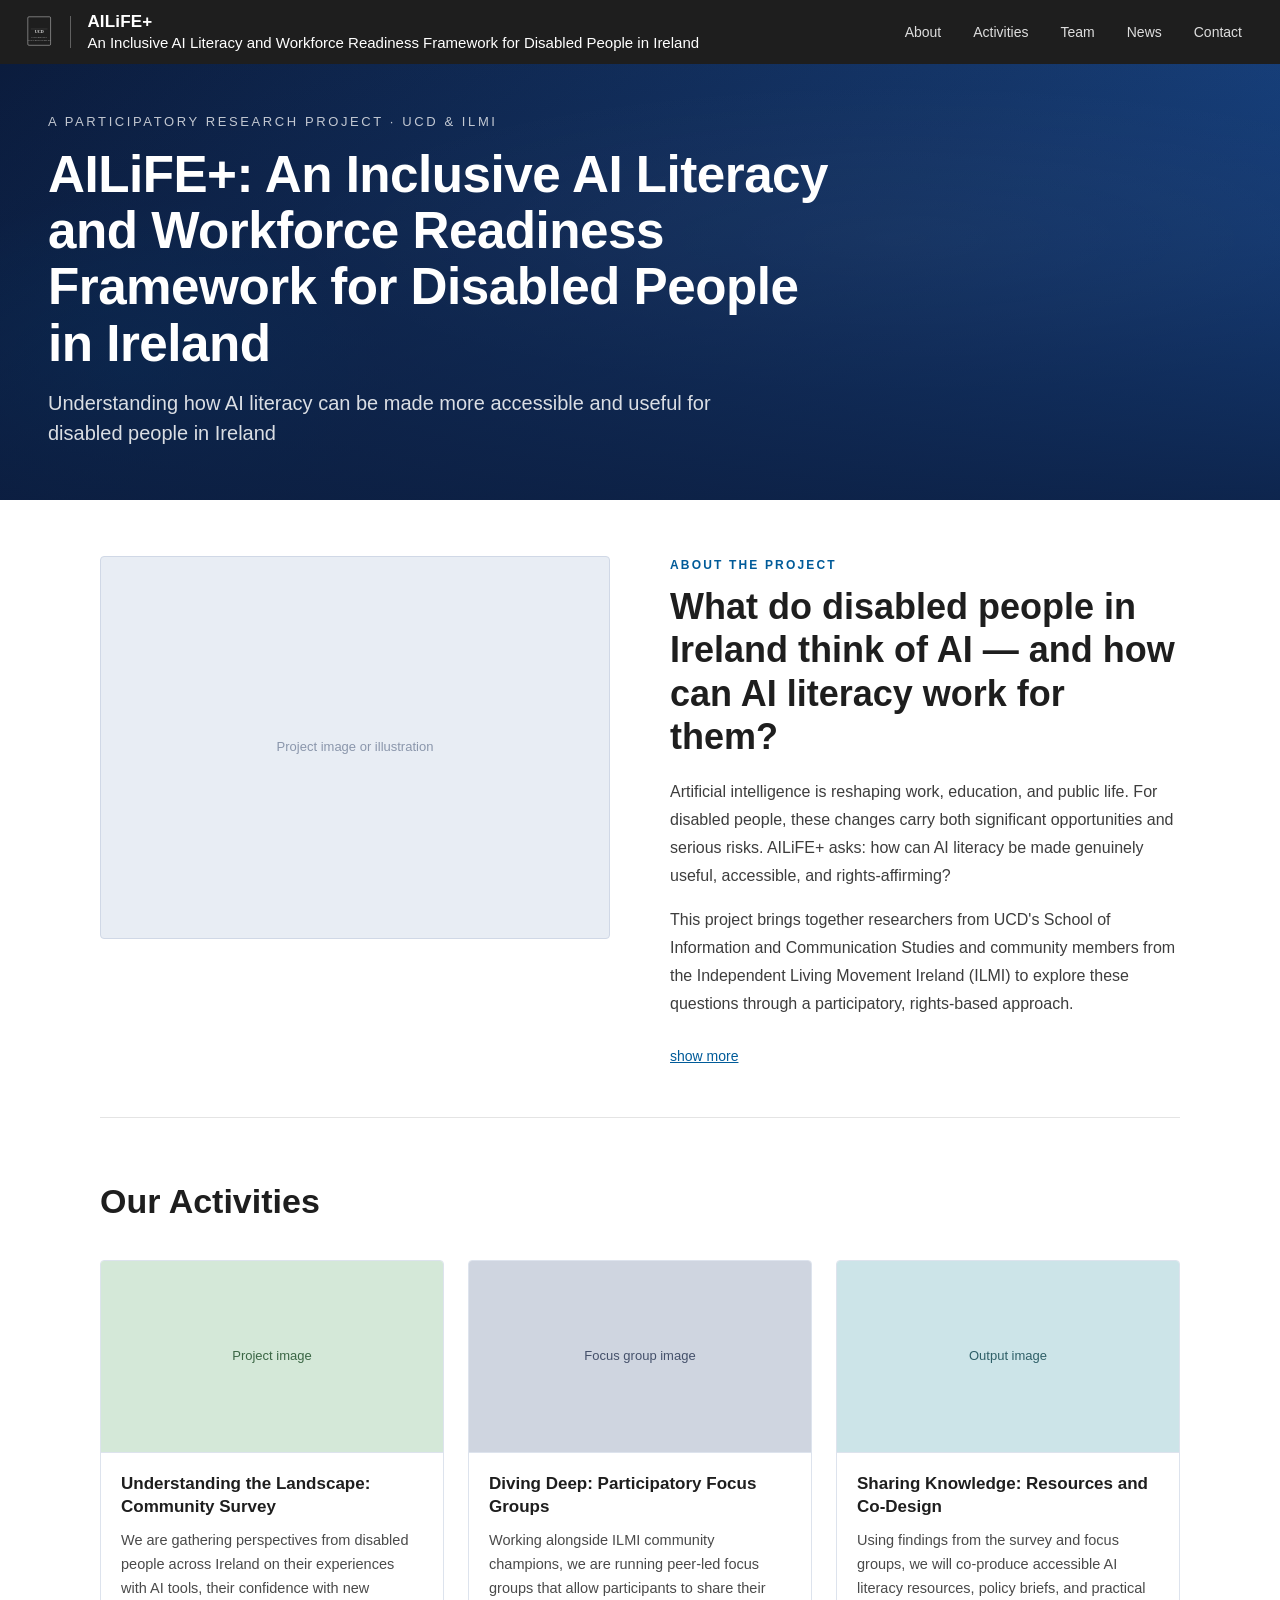
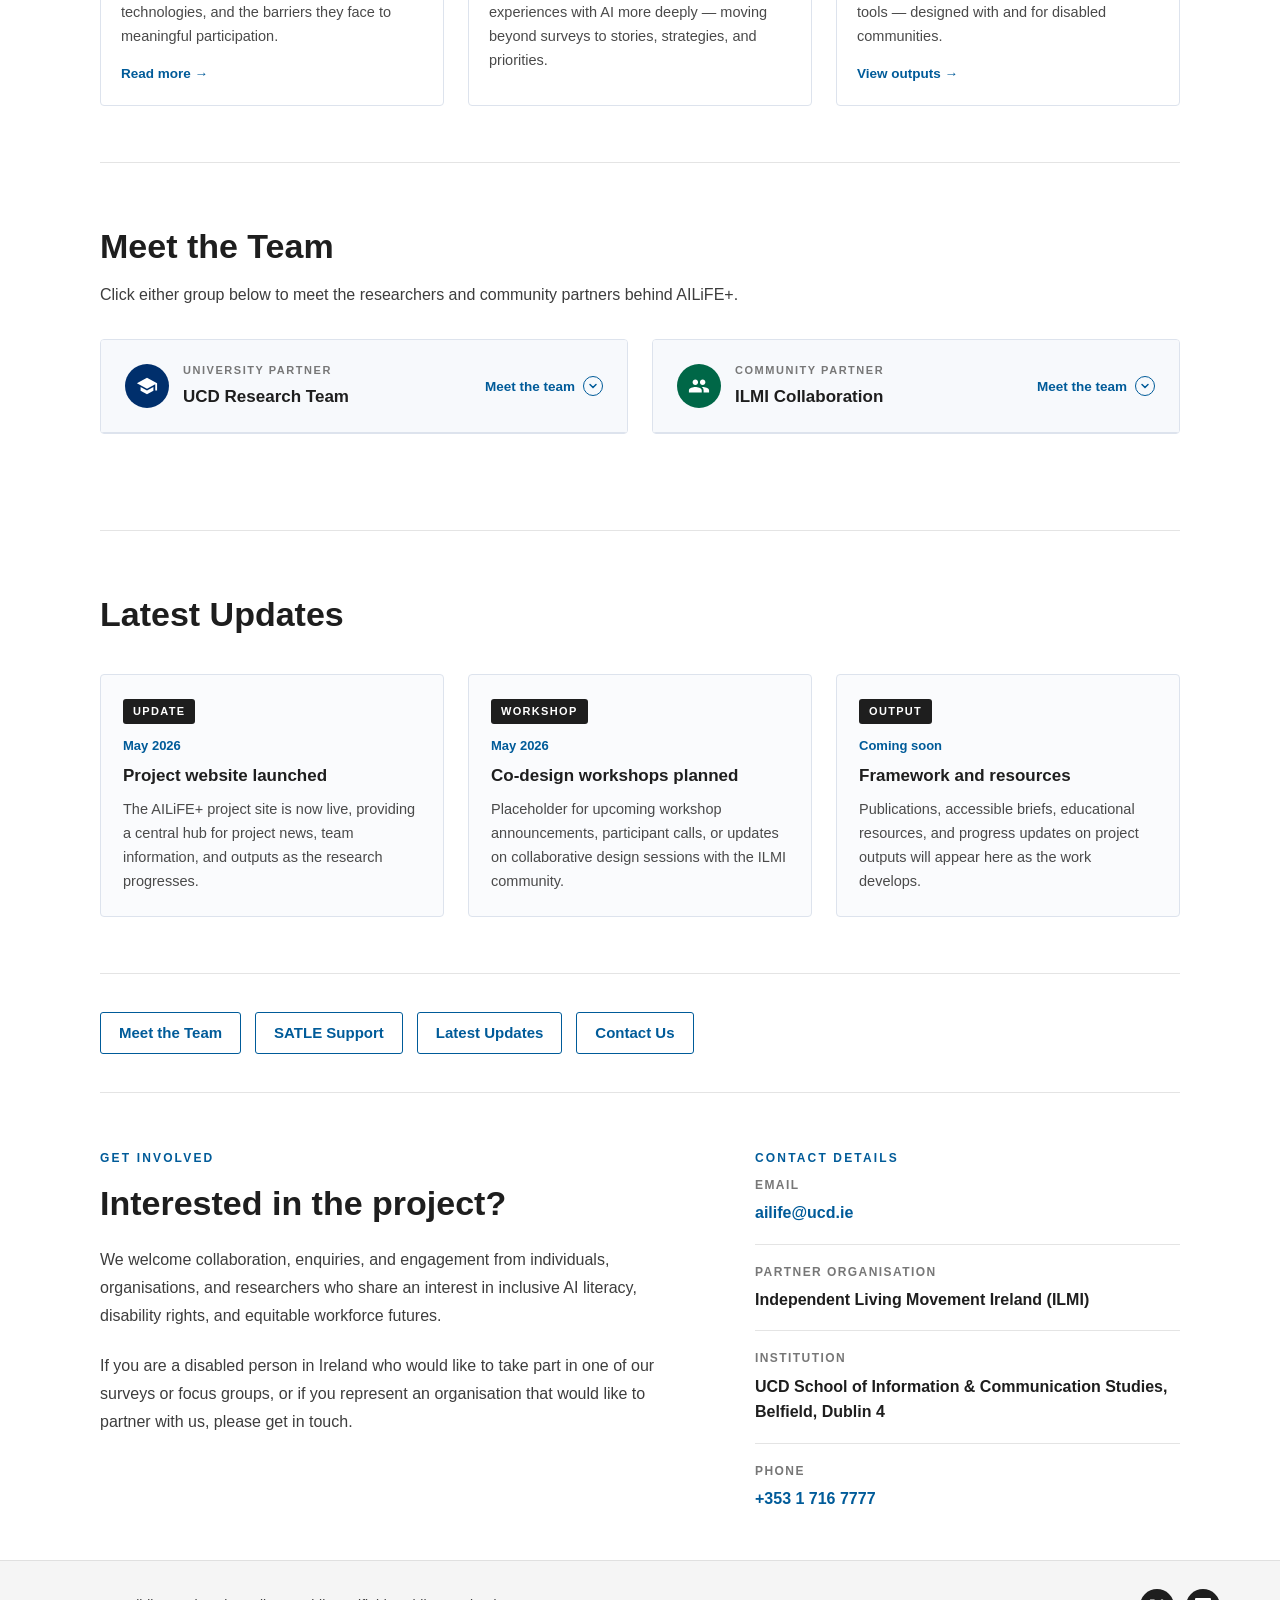
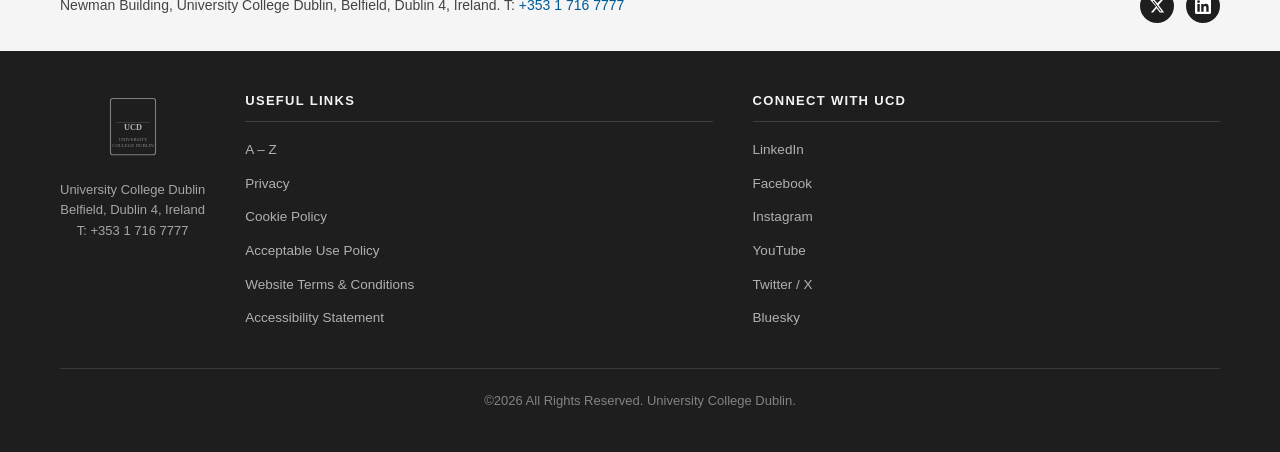
==== ailifeplus/index.html @ a08e6f2c "initial upload" ====
<!DOCTYPE html>
<html lang="en">
<head>
  <meta charset="UTF-8" />
  <meta name="viewport" content="width=device-width, initial-scale=1.0" />
  <title>AILiFE+: An Inclusive AI Literacy and Workforce Readiness Framework for Disabled People in Ireland</title>
  <style>
    *, *::before, *::after { box-sizing: border-box; margin: 0; padding: 0; }
    html { scroll-behavior: smooth; }

    body {
      font-family: Arial, Helvetica, sans-serif;
      font-size: 16px;
      line-height: 1.6;
      color: #1e1e1e;
      background: #fff;
    }

    a { color: #005b99; text-decoration: none; }
    a:hover { text-decoration: underline; }
    img { display: block; max-width: 100%; }

    /* ── TOP BAR ─────────────────────────────────────────── */
    .topbar {
      background: #1e1e1e;
      color: #fff;
      padding: 0 24px;
      display: flex;
      align-items: center;
      justify-content: space-between;
      height: 64px;
      position: sticky;
      top: 0;
      z-index: 100;
    }
    .topbar-left {
      display: flex;
      align-items: center;
      gap: 16px;
    }
    .ucd-crest {
      height: 38px;
      width: auto;
      flex-shrink: 0;
    }
    .topbar-divider {
      width: 1px;
      height: 32px;
      background: rgba(255,255,255,.3);
    }
    .site-name {
      font-size: 15px;
      color: #fff;
      font-weight: 400;
      line-height: 1.3;
    }
    .site-name strong {
      display: block;
      font-size: 17px;
      font-weight: 700;
      letter-spacing: .01em;
    }
    .topbar-nav {
      display: flex;
      gap: 4px;
      align-items: center;
    }
    .topbar-nav a {
      color: rgba(255,255,255,.85);
      font-size: 14px;
      padding: 8px 14px;
      border-radius: 4px;
      transition: background .15s;
      text-decoration: none;
    }
    .topbar-nav a:hover { background: rgba(255,255,255,.12); color: #fff; }

    /* ── HERO ─────────────────────────────────────────────── */
    .hero {
      position: relative;
      background: #0b1c3d;
      min-height: 380px;
      display: flex;
      align-items: flex-end;
      overflow: hidden;
    }
    .hero-img-placeholder {
      position: absolute;
      inset: 0;
      background: linear-gradient(135deg, #0b1c3d 0%, #163a70 60%, #1a4f99 100%);
    }
    /* Subtle texture overlay */
    .hero-img-placeholder::after {
      content: '';
      position: absolute;
      inset: 0;
      background-image:
        radial-gradient(ellipse 80% 60% at 70% 40%, rgba(255,255,255,.04) 0%, transparent 60%),
        radial-gradient(ellipse 40% 80% at 10% 70%, rgba(0,91,153,.2) 0%, transparent 50%);
    }
    .hero-overlay {
      position: absolute;
      inset: 0;
      background: linear-gradient(to top, rgba(11,28,61,.82) 0%, rgba(11,28,61,.35) 60%, rgba(11,28,61,.1) 100%);
    }
    .hero-content {
      position: relative;
      z-index: 2;
      padding: 48px 48px 52px;
      max-width: 900px;
    }
    .hero-eyebrow {
      font-size: 13px;
      letter-spacing: .2em;
      text-transform: uppercase;
      color: rgba(255,255,255,.75);
      margin-bottom: 14px;
      font-weight: 400;
    }
    .hero h1 {
      font-size: clamp(30px, 4vw, 52px);
      font-weight: 700;
      color: #fff;
      line-height: 1.1;
      margin-bottom: 16px;
      letter-spacing: -.01em;
    }
    .hero-sub {
      font-size: 20px;
      color: rgba(255,255,255,.85);
      font-weight: 400;
      max-width: 680px;
      line-height: 1.5;
    }

    /* ── BODY WRAP ───────────────────────────────────────── */
    .body-wrap {
      max-width: 1160px;
      margin: 0 auto;
      padding: 0 40px;
    }

    /* ── ABOUT ───────────────────────────────────────────── */
    .about-section {
      padding: 56px 0 48px;
      border-bottom: 1px solid #e4e4e4;
    }
    .about-grid {
      display: grid;
      grid-template-columns: 1fr 1fr;
      gap: 60px;
      align-items: start;
    }
    .about-img-placeholder {
      background: #e8edf4;
      border: 1px solid #d0d8e6;
      aspect-ratio: 4/3;
      border-radius: 4px;
      display: flex;
      align-items: center;
      justify-content: center;
      color: #8a96ab;
      font-size: 13px;
      text-align: center;
      padding: 20px;
    }
    .section-label {
      font-size: 12px;
      letter-spacing: .18em;
      text-transform: uppercase;
      color: #005b99;
      font-weight: 700;
      margin-bottom: 10px;
    }
    .about-section h2 {
      font-size: clamp(24px, 3vw, 36px);
      color: #1e1e1e;
      font-weight: 700;
      line-height: 1.2;
      margin-bottom: 20px;
    }
    .about-section p {
      font-size: 16px;
      color: #3d3d3d;
      line-height: 1.75;
      margin-bottom: 16px;
    }
    .about-section p:last-child { margin-bottom: 0; }

    .show-more-btn {
      display: inline-block;
      margin-top: 14px;
      font-size: 14px;
      color: #005b99;
      cursor: pointer;
      background: none;
      border: none;
      padding: 0;
      font-family: inherit;
      text-decoration: underline;
    }
    .extra-text { display: none; }
    .extra-text.open { display: block; }

    /* ── ACTIVITIES ──────────────────────────────────────── */
    .activities-section {
      padding: 56px 0;
      border-bottom: 1px solid #e4e4e4;
    }
    .activities-section > h2 {
      font-size: clamp(24px, 3vw, 34px);
      font-weight: 700;
      color: #1e1e1e;
      margin-bottom: 32px;
    }
    .activities-grid {
      display: grid;
      grid-template-columns: repeat(3, 1fr);
      gap: 24px;
    }
    .activity-card {
      border: 1px solid #dde3ed;
      border-radius: 4px;
      overflow: hidden;
      transition: box-shadow .2s;
      text-decoration: none;
      color: inherit;
      display: block;
    }
    .activity-card:hover {
      box-shadow: 0 4px 20px rgba(0,0,0,.12);
      text-decoration: none;
    }
    .activity-img {
      background: #d6dde8;
      aspect-ratio: 16/9;
      display: flex;
      align-items: center;
      justify-content: center;
      color: #7a8599;
      font-size: 13px;
      text-align: center;
      padding: 16px;
      border-bottom: 1px solid #dde3ed;
    }
    .activity-img.green { background: #d4e8d8; color: #3a6644; }
    .activity-img.slate { background: #cfd5e0; color: #44506a; }
    .activity-img.teal  { background: #cce4e8; color: #2e5f67; }
    .activity-body {
      padding: 20px;
    }
    .activity-body h3 {
      font-size: 17px;
      font-weight: 700;
      color: #1e1e1e;
      margin-bottom: 10px;
      line-height: 1.35;
    }
    .activity-body p {
      font-size: 14.5px;
      color: #4a4a4a;
      line-height: 1.65;
    }
    .activity-link {
      display: inline-block;
      margin-top: 14px;
      font-size: 13.5px;
      color: #005b99;
      font-weight: 600;
    }

    /* ── TEAM ────────────────────────────────────────────── */
    .team-section {
      padding: 56px 0;
      border-bottom: 1px solid #e4e4e4;
    }
    .team-section > h2 {
      font-size: clamp(24px, 3vw, 34px);
      font-weight: 700;
      color: #1e1e1e;
      margin-bottom: 8px;
    }
    .team-section > p {
      font-size: 16px;
      color: #3d3d3d;
      margin-bottom: 32px;
    }


    /* ── TEAM GROUPS ─────────────────────────────────────── */
    .team-groups {
      display: grid;
      grid-template-columns: 1fr 1fr;
      gap: 24px;
      margin-bottom: 40px;
    }
    .group-card {
      border: 1px solid #dde3ed;
      border-radius: 4px;
      overflow: hidden;
    }
    .group-header {
      display: flex;
      align-items: center;
      justify-content: space-between;
      padding: 22px 24px;
      cursor: pointer;
      background: #f7f9fc;
      border-bottom: 1px solid #dde3ed;
      user-select: none;
      transition: background .15s;
      gap: 16px;
    }
    .group-header:hover { background: #edf2fb; }
    .group-header-left { display: flex; align-items: center; gap: 14px; }
    .group-icon {
      width: 44px; height: 44px;
      border-radius: 50%;
      display: flex; align-items: center; justify-content: center;
      flex-shrink: 0;
    }
    .group-icon.ucd { background: #002f6c; }
    .group-icon.ilmi { background: #006747; }
    .group-icon svg { width: 22px; height: 22px; fill: #fff; }
    .group-title-block {}
    .group-org-label {
      font-size: 11px;
      letter-spacing: .14em;
      text-transform: uppercase;
      color: #777;
      font-weight: 700;
      margin-bottom: 3px;
    }
    .group-title {
      font-size: 17px;
      font-weight: 700;
      color: #1e1e1e;
    }
    .group-toggle {
      display: flex;
      align-items: center;
      gap: 8px;
      font-size: 13.5px;
      color: #005b99;
      font-weight: 600;
      white-space: nowrap;
      flex-shrink: 0;
    }
    .toggle-arrow {
      width: 20px; height: 20px;
      border: 1.5px solid #005b99;
      border-radius: 50%;
      display: flex; align-items: center; justify-content: center;
      transition: transform .25s, background .15s;
    }
    .toggle-arrow svg { width: 10px; height: 10px; fill: #005b99; transition: transform .25s; }
    .group-card.open .toggle-arrow { background: #005b99; }
    .group-card.open .toggle-arrow svg { fill: #fff; transform: rotate(180deg); }

    .group-members {
      display: none;
      padding: 24px;
      background: #fff;
    }
    .group-card.open .group-members { display: block; }

    .members-grid {
      display: grid;
      grid-template-columns: repeat(auto-fill, minmax(200px, 1fr));
      gap: 18px;
    }
    .member-card {
      border: 1px solid #e4eaf5;
      border-radius: 4px;
      overflow: hidden;
      transition: box-shadow .2s;
    }
    .member-card:hover { box-shadow: 0 3px 14px rgba(0,0,0,.1); }
    .member-photo {
      background: #dde3ee;
      aspect-ratio: 1;
      display: flex;
      align-items: center;
      justify-content: center;
    }
    .member-photo.ilmi-bg { background: #d2e8df; }
    .member-photo svg { width: 38px; height: 38px; fill: #9aa4b8; }
    .member-photo.ilmi-bg svg { fill: #4a8a6e; }
    .member-info {
      padding: 14px 16px;
      border-top: 1px solid #e4eaf5;
    }
    .member-role {
      font-size: 11px;
      letter-spacing: .1em;
      text-transform: uppercase;
      color: #005b99;
      font-weight: 700;
      margin-bottom: 4px;
    }
    .member-info.ilmi-theme .member-role { color: #006747; }
    .member-name {
      font-size: 15px;
      font-weight: 700;
      color: #1e1e1e;
      margin-bottom: 6px;
      line-height: 1.3;
    }
    .member-desc {
      font-size: 13px;
      color: #4a4a4a;
      line-height: 1.55;
    }
    .member-link {
      display: inline-block;
      margin-top: 8px;
      font-size: 12.5px;
      color: #005b99;
    }

    /* ── NEWS ────────────────────────────────────────────── */
    .news-section {
      padding: 56px 0;
      border-bottom: 1px solid #e4e4e4;
    }
    .news-section > h2 {
      font-size: clamp(24px, 3vw, 34px);
      font-weight: 700;
      color: #1e1e1e;
      margin-bottom: 32px;
    }
    .news-grid {
      display: grid;
      grid-template-columns: repeat(3, 1fr);
      gap: 24px;
    }
    .news-card {
      border: 1px solid #dde3ed;
      border-radius: 4px;
      padding: 22px;
      background: #fafbfd;
    }
    .news-tag {
      display: inline-block;
      font-size: 11px;
      letter-spacing: .12em;
      text-transform: uppercase;
      font-weight: 700;
      color: #fff;
      background: #1e1e1e;
      padding: 4px 10px;
      border-radius: 3px;
      margin-bottom: 12px;
    }
    .news-date {
      font-size: 13px;
      color: #005b99;
      font-weight: 600;
      margin-bottom: 8px;
    }
    .news-card h3 {
      font-size: 17px;
      font-weight: 700;
      color: #1e1e1e;
      margin-bottom: 10px;
      line-height: 1.35;
    }
    .news-card p {
      font-size: 14.5px;
      color: #4a4a4a;
      line-height: 1.65;
    }

    /* ── QUICK LINKS ─────────────────────────────────────── */
    .links-section {
      padding: 38px 0;
      border-bottom: 1px solid #e4e4e4;
      display: flex;
      align-items: center;
      flex-wrap: wrap;
      gap: 10px 0;
    }
    .links-section a {
      display: inline-flex;
      align-items: center;
      gap: 6px;
      font-size: 15px;
      color: #005b99;
      font-weight: 600;
      padding: 8px 18px;
      border: 1.5px solid #005b99;
      border-radius: 3px;
      margin-right: 14px;
      transition: background .15s, color .15s;
      text-decoration: none;
    }
    .links-section a:hover {
      background: #005b99;
      color: #fff;
      text-decoration: none;
    }

    /* ── GET INVOLVED ────────────────────────────────────── */
    .contact-section {
      padding: 56px 0 48px;
      display: grid;
      grid-template-columns: 1.4fr 1fr;
      gap: 60px;
      align-items: start;
    }
    .contact-section h2 {
      font-size: clamp(24px, 3vw, 34px);
      font-weight: 700;
      color: #1e1e1e;
      margin-bottom: 16px;
    }
    .contact-section p {
      font-size: 16px;
      color: #3d3d3d;
      line-height: 1.75;
      margin-bottom: 22px;
    }
    .contact-section .section-label { margin-bottom: 8px; }
    .contact-detail {
      margin-bottom: 18px;
      padding-bottom: 18px;
      border-bottom: 1px solid #e4e4e4;
    }
    .contact-detail:last-child { border-bottom: none; margin-bottom: 0; padding-bottom: 0; }
    .contact-detail-label {
      font-size: 12px;
      letter-spacing: .12em;
      text-transform: uppercase;
      color: #777;
      font-weight: 700;
      margin-bottom: 5px;
    }
    .contact-detail-value {
      font-size: 16px;
      color: #1e1e1e;
      font-weight: 600;
    }
    .contact-detail-value a { color: #005b99; }

    /* ── FOOTER ──────────────────────────────────────────── */
    .footer-contact {
      background: #f5f5f5;
      border-top: 1px solid #e0e0e0;
      padding: 28px 40px;
      max-width: 100%;
    }
    .footer-contact-inner {
      max-width: 1160px;
      margin: 0 auto;
      display: flex;
      align-items: center;
      justify-content: space-between;
      flex-wrap: wrap;
      gap: 16px;
    }
    .footer-contact p {
      font-size: 14px;
      color: #444;
    }
    .footer-social {
      display: flex;
      gap: 12px;
    }
    .footer-social a {
      width: 34px; height: 34px;
      background: #1e1e1e;
      border-radius: 50%;
      display: flex; align-items: center; justify-content: center;
    }
    .footer-social a svg { width: 16px; height: 16px; fill: #fff; }

    footer {
      background: #1e1e1e;
      color: rgba(255,255,255,.75);
      padding: 40px;
    }
    .footer-inner {
      max-width: 1160px;
      margin: 0 auto;
      display: grid;
      grid-template-columns: auto 1fr 1fr;
      gap: 40px;
      align-items: start;
    }
    .footer-brand {
      display: flex;
      flex-direction: column;
      align-items: center;
      gap: 14px;
    }
    .footer-crest {
      width: 60px;
      opacity: .85;
    }
    .footer-brand p {
      font-size: 13px;
      text-align: center;
      color: rgba(255,255,255,.6);
      line-height: 1.6;
    }
    .footer-col h5 {
      font-size: 13px;
      letter-spacing: .1em;
      text-transform: uppercase;
      color: rgba(255,255,255,.95);
      font-weight: 700;
      margin-bottom: 14px;
      padding-bottom: 10px;
      border-bottom: 1px solid rgba(255,255,255,.15);
    }
    .footer-col ul { list-style: none; }
    .footer-col ul li { margin-bottom: 8px; }
    .footer-col ul li a {
      font-size: 13.5px;
      color: rgba(255,255,255,.65);
      transition: color .15s;
      text-decoration: none;
    }
    .footer-col ul li a:hover { color: #fff; }
    .footer-bottom {
      max-width: 1160px;
      margin: 30px auto 0;
      padding-top: 22px;
      border-top: 1px solid rgba(255,255,255,.12);
      font-size: 13px;
      color: rgba(255,255,255,.45);
      text-align: center;
    }

    /* ── RESPONSIVE ──────────────────────────────────────── */
    @media (max-width: 900px) {
      .about-grid, .contact-section, .footer-inner { grid-template-columns: 1fr; gap: 32px; }
      .activities-grid, .team-grid, .news-grid { grid-template-columns: 1fr 1fr; }
      .body-wrap { padding: 0 24px; }
      .hero-content { padding: 36px 24px 40px; }
    }
    @media (max-width: 600px) {
      .activities-grid, .team-grid, .news-grid { grid-template-columns: 1fr; }
      .topbar-nav { display: none; }
      footer { padding: 32px 24px; }
      .footer-contact { padding: 24px; }
    }
  </style>
</head>
<body>

<!-- ══ TOP BAR ═══════════════════════════════════════════════ -->
<header class="topbar">
  <div class="topbar-left">
    <!-- UCD Crest (inline SVG approximation matching the T4 site) -->
    <svg class="ucd-crest" viewBox="0 0 80 100" fill="none" xmlns="http://www.w3.org/2000/svg" aria-label="University College Dublin">
      <rect x="10" y="10" width="60" height="75" rx="3" fill="none" stroke="rgba(255,255,255,.7)" stroke-width="1.5"/>
      <text x="40" y="52" text-anchor="middle" font-family="Georgia,serif" font-size="11" fill="rgba(255,255,255,.85)" font-weight="bold">UCD</text>
      <text x="40" y="66" text-anchor="middle" font-family="Georgia,serif" font-size="7" fill="rgba(255,255,255,.6)">UNIVERSITY</text>
      <text x="40" y="75" text-anchor="middle" font-family="Georgia,serif" font-size="7" fill="rgba(255,255,255,.6)">COLLEGE DUBLIN</text>
      <line x1="18" y1="42" x2="62" y2="42" stroke="rgba(255,255,255,.35)" stroke-width="0.8"/>
    </svg>
    <div class="topbar-divider"></div>
    <div class="site-name">
      <strong>AILiFE+</strong>
      An Inclusive AI Literacy and Workforce Readiness Framework for Disabled People in Ireland
    </div>
  </div>
  <nav class="topbar-nav" aria-label="Site navigation">
    <a href="#about">About</a>
    <a href="#activities">Activities</a>
    <a href="#team">Team</a>
    <a href="#news">News</a>
    <a href="#contact">Contact</a>
  </nav>
</header>

<!-- ══ HERO ══════════════════════════════════════════════════ -->
<div class="hero">
  <div class="hero-img-placeholder" aria-hidden="true"></div>
  <div class="hero-overlay" aria-hidden="true"></div>
  <div class="hero-content">
    <div class="hero-eyebrow">A participatory research project · UCD &amp; ILMI</div>
    <h1>AILiFE+: An Inclusive AI Literacy and Workforce Readiness Framework for Disabled People in Ireland</h1>
    <p class="hero-sub">Understanding how AI literacy can be made more accessible and useful for disabled people in Ireland</p>
  </div>
</div>

<!-- ══ BODY ═══════════════════════════════════════════════════ -->
<div class="body-wrap">

  <!-- ABOUT -->
  <section class="about-section" id="about">
    <div class="about-grid">
      <div class="about-img-placeholder" role="img" aria-label="Project image placeholder">
        Project image or illustration
      </div>
      <div>
        <div class="section-label">About the project</div>
        <h2>What do disabled people in Ireland think of AI — and how can AI literacy work for them?</h2>
        <p>
          Artificial intelligence is reshaping work, education, and public life. For disabled people,
          these changes carry both significant opportunities and serious risks. AILiFE+ asks: how can
          AI literacy be made genuinely useful, accessible, and rights-affirming?
        </p>
        <p>
          This project brings together researchers from UCD's School of Information and Communication
          Studies and community members from the Independent Living Movement Ireland (ILMI) to explore
          these questions through a participatory, rights-based approach.
        </p>
        <div class="extra-text" id="extraAbout">
          <p>
            By placing disabled people at the centre of the research — not as subjects, but as
            co-investigators and knowledge-holders — AILiFE+ aims to develop AI literacy frameworks
            and resources that reflect lived experience and promote workforce readiness on equitable terms.
          </p>
          <p>
            Our work spans surveys, focus groups, co-design workshops, and public outputs that are
            accessible, open, and community-led.
          </p>
        </div>
        <button class="show-more-btn" id="showMoreBtn" onclick="toggleMore()">show more</button>
      </div>
    </div>
  </section>

  <!-- ACTIVITIES -->
  <section class="activities-section" id="activities">
    <h2>Our Activities</h2>
    <div class="activities-grid">

      <a class="activity-card" href="#about">
        <div class="activity-img green">Project image</div>
        <div class="activity-body">
          <h3>Understanding the Landscape: Community Survey</h3>
          <p>We are gathering perspectives from disabled people across Ireland on their experiences
          with AI tools, their confidence with new technologies, and the barriers they face to
          meaningful participation.</p>
          <span class="activity-link">Read more →</span>
        </div>
      </a>

      <div class="activity-card" style="cursor:default">
        <div class="activity-img slate">Focus group image</div>
        <div class="activity-body">
          <h3>Diving Deep: Participatory Focus Groups</h3>
          <p>Working alongside ILMI community champions, we are running peer-led focus groups that
          allow participants to share their experiences with AI more deeply — moving beyond surveys
          to stories, strategies, and priorities.</p>
        </div>
      </div>

      <a class="activity-card" href="#activities">
        <div class="activity-img teal">Output image</div>
        <div class="activity-body">
          <h3>Sharing Knowledge: Resources and Co-Design</h3>
          <p>Using findings from the survey and focus groups, we will co-produce accessible
          AI literacy resources, policy briefs, and practical tools — designed with and for
          disabled communities.</p>
          <span class="activity-link">View outputs →</span>
        </div>
      </a>

    </div>
  </section>

  <!-- TEAM -->
  <section class="team-section" id="team">
    <h2>Meet the Team</h2>
    <p>Click either group below to meet the researchers and community partners behind AILiFE+.</p>

    <div class="team-groups">

      <!-- UCD GROUP -->
      <div class="group-card" id="grpUCD">
        <div class="group-header" onclick="toggleGroup('grpUCD')" aria-expanded="false" aria-controls="membersUCD">
          <div class="group-header-left">
            <div class="group-icon ucd" aria-hidden="true">
              <svg viewBox="0 0 24 24" xmlns="http://www.w3.org/2000/svg"><path d="M12 3L1 9l11 6 9-4.91V17h2V9L12 3zM5 13.18v4L12 21l7-3.82v-4L12 17l-7-3.82z"/></svg>
            </div>
            <div class="group-title-block">
              <div class="group-org-label">University partner</div>
              <div class="group-title">UCD Research Team</div>
            </div>
          </div>
          <div class="group-toggle">
            Meet the team
            <div class="toggle-arrow">
              <svg viewBox="0 0 10 10" xmlns="http://www.w3.org/2000/svg"><path d="M2 3.5L5 6.5L8 3.5" stroke="currentColor" stroke-width="1.5" fill="none" stroke-linecap="round"/></svg>
            </div>
          </div>
        </div>
        <div class="group-members" id="membersUCD" role="region" aria-label="UCD team members">
          <div class="members-grid">

            <div class="member-card">
              <div class="member-photo">
                <svg viewBox="0 0 24 24" xmlns="http://www.w3.org/2000/svg" aria-hidden="true"><path d="M12 12c2.7 0 4.8-2.1 4.8-4.8S14.7 2.4 12 2.4 7.2 4.5 7.2 7.2 9.3 12 12 12zm0 2.4c-3.2 0-9.6 1.6-9.6 4.8v2.4h19.2v-2.4c0-3.2-6.4-4.8-9.6-4.8z"/></svg>
              </div>
              <div class="member-info">
                <div class="member-role">Principal Investigator</div>
                <div class="member-name">Dr. [Name]</div>
                <p class="member-desc">Project lead. Research in information literacy, digital inclusion, and AI ethics at UCD School of Information &amp; Communication Studies.</p>
                <a class="member-link" href="https://people.ucd.ie" target="_blank" rel="noopener">UCD profile →</a>
              </div>
            </div>

            <div class="member-card">
              <div class="member-photo">
                <svg viewBox="0 0 24 24" xmlns="http://www.w3.org/2000/svg" aria-hidden="true"><path d="M12 12c2.7 0 4.8-2.1 4.8-4.8S14.7 2.4 12 2.4 7.2 4.5 7.2 7.2 9.3 12 12 12zm0 2.4c-3.2 0-9.6 1.6-9.6 4.8v2.4h19.2v-2.4c0-3.2-6.4-4.8-9.6-4.8z"/></svg>
              </div>
              <div class="member-info">
                <div class="member-role">Co-Investigator</div>
                <div class="member-name">Dr. [Name]</div>
                <p class="member-desc">Research expertise in disability studies, participatory methods, and technology access at UCD.</p>
                <a class="member-link" href="https://people.ucd.ie" target="_blank" rel="noopener">UCD profile →</a>
              </div>
            </div>

            <div class="member-card">
              <div class="member-photo">
                <svg viewBox="0 0 24 24" xmlns="http://www.w3.org/2000/svg" aria-hidden="true"><path d="M12 12c2.7 0 4.8-2.1 4.8-4.8S14.7 2.4 12 2.4 7.2 4.5 7.2 7.2 9.3 12 12 12zm0 2.4c-3.2 0-9.6 1.6-9.6 4.8v2.4h19.2v-2.4c0-3.2-6.4-4.8-9.6-4.8z"/></svg>
              </div>
              <div class="member-info">
                <div class="member-role">Research Assistant</div>
                <div class="member-name">[Name]</div>
                <p class="member-desc">Fieldwork, interviews, and qualitative analysis. Supports workshop delivery and stakeholder engagement across the project.</p>
              </div>
            </div>

            <div class="member-card">
              <div class="member-photo">
                <svg viewBox="0 0 24 24" xmlns="http://www.w3.org/2000/svg" aria-hidden="true"><path d="M12 12c2.7 0 4.8-2.1 4.8-4.8S14.7 2.4 12 2.4 7.2 4.5 7.2 7.2 9.3 12 12 12zm0 2.4c-3.2 0-9.6 1.6-9.6 4.8v2.4h19.2v-2.4c0-3.2-6.4-4.8-9.6-4.8z"/></svg>
              </div>
              <div class="member-info">
                <div class="member-role">Research Assistant</div>
                <div class="member-name">[Name]</div>
                <p class="member-desc">Focuses on co-design methodology, accessible communications, and production of project outputs and resources.</p>
              </div>
            </div>

            <div class="member-card">
              <div class="member-photo">
                <svg viewBox="0 0 24 24" xmlns="http://www.w3.org/2000/svg" aria-hidden="true"><path d="M12 12c2.7 0 4.8-2.1 4.8-4.8S14.7 2.4 12 2.4 7.2 4.5 7.2 7.2 9.3 12 12 12zm0 2.4c-3.2 0-9.6 1.6-9.6 4.8v2.4h19.2v-2.4c0-3.2-6.4-4.8-9.6-4.8z"/></svg>
              </div>
              <div class="member-info">
                <div class="member-role">PhD Researcher</div>
                <div class="member-name">[Name]</div>
                <p class="member-desc">Doctoral research on AI literacy and workforce inclusion, contributing to survey design and data analysis across AILiFE+.</p>
              </div>
            </div>

          </div>
        </div>
      </div>

      <!-- ILMI GROUP -->
      <div class="group-card" id="grpILMI">
        <div class="group-header" onclick="toggleGroup('grpILMI')" aria-expanded="false" aria-controls="membersILMI">
          <div class="group-header-left">
            <div class="group-icon ilmi" aria-hidden="true">
              <svg viewBox="0 0 24 24" xmlns="http://www.w3.org/2000/svg"><path d="M16 11c1.66 0 2.99-1.34 2.99-3S17.66 5 16 5c-1.66 0-3 1.34-3 3s1.34 3 3 3zm-8 0c1.66 0 2.99-1.34 2.99-3S9.66 5 8 5C6.34 5 5 6.34 5 8s1.34 3 3 3zm0 2c-2.33 0-7 1.17-7 3.5V19h14v-2.5c0-2.33-4.67-3.5-7-3.5zm8 0c-.29 0-.62.02-.97.05 1.16.84 1.97 1.97 1.97 3.45V19h6v-2.5c0-2.33-4.67-3.5-7-3.5z"/></svg>
            </div>
            <div class="group-title-block">
              <div class="group-org-label">Community partner</div>
              <div class="group-title">ILMI Collaboration</div>
            </div>
          </div>
          <div class="group-toggle">
            Meet the team
            <div class="toggle-arrow">
              <svg viewBox="0 0 10 10" xmlns="http://www.w3.org/2000/svg"><path d="M2 3.5L5 6.5L8 3.5" stroke="currentColor" stroke-width="1.5" fill="none" stroke-linecap="round"/></svg>
            </div>
          </div>
        </div>
        <div class="group-members" id="membersILMI" role="region" aria-label="ILMI team members">
          <div class="members-grid">

            <div class="member-card">
              <div class="member-photo ilmi-bg">
                <svg viewBox="0 0 24 24" xmlns="http://www.w3.org/2000/svg" aria-hidden="true"><path d="M12 12c2.7 0 4.8-2.1 4.8-4.8S14.7 2.4 12 2.4 7.2 4.5 7.2 7.2 9.3 12 12 12zm0 2.4c-3.2 0-9.6 1.6-9.6 4.8v2.4h19.2v-2.4c0-3.2-6.4-4.8-9.6-4.8z"/></svg>
              </div>
              <div class="member-info ilmi-theme">
                <div class="member-role">ILMI Lead</div>
                <div class="member-name">[Name]</div>
                <p class="member-desc">Leads ILMI's involvement in the project, coordinating community outreach, co-production activities, and participant engagement.</p>
                <a class="member-link" href="https://ilmi.ie" target="_blank" rel="noopener" style="color:#006747">ILMI website →</a>
              </div>
            </div>

            <div class="member-card">
              <div class="member-photo ilmi-bg">
                <svg viewBox="0 0 24 24" xmlns="http://www.w3.org/2000/svg" aria-hidden="true"><path d="M12 12c2.7 0 4.8-2.1 4.8-4.8S14.7 2.4 12 2.4 7.2 4.5 7.2 7.2 9.3 12 12 12zm0 2.4c-3.2 0-9.6 1.6-9.6 4.8v2.4h19.2v-2.4c0-3.2-6.4-4.8-9.6-4.8z"/></svg>
              </div>
              <div class="member-info ilmi-theme">
                <div class="member-role">Community Champion</div>
                <div class="member-name">[Name]</div>
                <p class="member-desc">Brings lived experience of disability and AI to focus group facilitation and the co-design of accessible literacy resources.</p>
                <a class="member-link" href="https://ilmi.ie" target="_blank" rel="noopener" style="color:#006747">ILMI website →</a>
              </div>
            </div>

          </div>
        </div>
      </div>

    </div><!-- /team-groups -->
  </section>

  <!-- NEWS -->
  <section class="news-section" id="news">
    <h2>Latest Updates</h2>
    <div class="news-grid">

      <article class="news-card">
        <div class="news-tag">Update</div>
        <div class="news-date">May 2026</div>
        <h3>Project website launched</h3>
        <p>The AILiFE+ project site is now live, providing a central hub for project news, team information, and outputs as the research progresses.</p>
      </article>

      <article class="news-card">
        <div class="news-tag">Workshop</div>
        <div class="news-date">May 2026</div>
        <h3>Co-design workshops planned</h3>
        <p>Placeholder for upcoming workshop announcements, participant calls, or updates on collaborative design sessions with the ILMI community.</p>
      </article>

      <article class="news-card">
        <div class="news-tag">Output</div>
        <div class="news-date">Coming soon</div>
        <h3>Framework and resources</h3>
        <p>Publications, accessible briefs, educational resources, and progress updates on project outputs will appear here as the work develops.</p>
      </article>

    </div>
  </section>

  <!-- QUICK LINKS -->
  <div class="links-section">
    <a href="#team">Meet the Team</a>
    <a href="https://www.ucd.ie/teaching/awardsgrantsfellowships/satlefunding/" target="_blank" rel="noopener">SATLE Support</a>
    <a href="#news">Latest Updates</a>
    <a href="#contact">Contact Us</a>
  </div>

  <!-- GET INVOLVED / CONTACT -->
  <div class="contact-section" id="contact">
    <div>
      <div class="section-label">Get involved</div>
      <h2>Interested in the project?</h2>
      <p>
        We welcome collaboration, enquiries, and engagement from individuals, organisations,
        and researchers who share an interest in inclusive AI literacy, disability rights,
        and equitable workforce futures.
      </p>
      <p>
        If you are a disabled person in Ireland who would like to take part in one of our
        surveys or focus groups, or if you represent an organisation that would like to
        partner with us, please get in touch.
      </p>
    </div>
    <div>
      <div class="section-label">Contact details</div>
      <div class="contact-detail">
        <div class="contact-detail-label">Email</div>
        <div class="contact-detail-value"><a href="mailto:ailife@ucd.ie">ailife@ucd.ie</a></div>
      </div>
      <div class="contact-detail">
        <div class="contact-detail-label">Partner organisation</div>
        <div class="contact-detail-value">Independent Living Movement Ireland (ILMI)</div>
      </div>
      <div class="contact-detail">
        <div class="contact-detail-label">Institution</div>
        <div class="contact-detail-value">UCD School of Information &amp; Communication Studies, Belfield, Dublin 4</div>
      </div>
      <div class="contact-detail">
        <div class="contact-detail-label">Phone</div>
        <div class="contact-detail-value"><a href="tel:+35317167777">+353 1 716 7777</a></div>
      </div>
    </div>
  </div>

</div><!-- /body-wrap -->

<!-- ══ FOOTER CONTACT BAR ═════════════════════════════════════ -->
<div class="footer-contact">
  <div class="footer-contact-inner">
    <p>Newman Building, University College Dublin, Belfield, Dublin 4, Ireland. T: <a href="tel:+35317167777">+353 1 716 7777</a></p>
    <div class="footer-social" aria-label="Social media links">
      <!-- Twitter/X -->
      <a href="https://twitter.com/ucddublin" target="_blank" rel="noopener" aria-label="Twitter">
        <svg viewBox="0 0 24 24" xmlns="http://www.w3.org/2000/svg"><path d="M18.244 2.25h3.308l-7.227 8.26 8.502 11.24H16.17l-4.714-6.231-5.401 6.231H2.746l7.73-8.835L1.254 2.25H8.08l4.259 5.632L18.244 2.25zM17.083 19.77h1.833L7.084 4.126H5.117L17.083 19.77z"/></svg>
      </a>
      <!-- LinkedIn -->
      <a href="https://linkedin.com/school/university-college-dublin/" target="_blank" rel="noopener" aria-label="LinkedIn">
        <svg viewBox="0 0 24 24" xmlns="http://www.w3.org/2000/svg"><path d="M20.447 20.452h-3.554v-5.569c0-1.328-.027-3.037-1.852-3.037-1.853 0-2.136 1.445-2.136 2.939v5.667H9.351V9h3.414v1.561h.046c.477-.9 1.637-1.85 3.37-1.85 3.601 0 4.267 2.37 4.267 5.455v6.286zM5.337 7.433a2.062 2.062 0 01-2.063-2.065 2.064 2.064 0 112.063 2.065zm1.782 13.019H3.555V9h3.564v11.452zM22.225 0H1.771C.792 0 0 .774 0 1.729v20.542C0 23.227.792 24 1.771 24h20.451C23.2 24 24 23.227 24 22.271V1.729C24 .774 23.2 0 22.222 0h.003z"/></svg>
      </a>
    </div>
  </div>
</div>

<!-- ══ FOOTER ═════════════════════════════════════════════════ -->
<footer>
  <div class="footer-inner">
    <div class="footer-brand">
      <!-- UCD Crest footer -->
      <svg class="footer-crest" viewBox="0 0 80 100" fill="none" xmlns="http://www.w3.org/2000/svg" aria-label="UCD Crest">
        <rect x="10" y="10" width="60" height="75" rx="3" fill="none" stroke="rgba(255,255,255,.5)" stroke-width="1.5"/>
        <text x="40" y="52" text-anchor="middle" font-family="Georgia,serif" font-size="11" fill="rgba(255,255,255,.8)" font-weight="bold">UCD</text>
        <text x="40" y="66" text-anchor="middle" font-family="Georgia,serif" font-size="6.5" fill="rgba(255,255,255,.55)">UNIVERSITY</text>
        <text x="40" y="75" text-anchor="middle" font-family="Georgia,serif" font-size="6.5" fill="rgba(255,255,255,.55)">COLLEGE DUBLIN</text>
        <line x1="18" y1="42" x2="62" y2="42" stroke="rgba(255,255,255,.25)" stroke-width="0.8"/>
      </svg>
      <p>University College Dublin<br>Belfield, Dublin 4, Ireland<br>T: +353 1 716 7777</p>
    </div>

    <div class="footer-col">
      <h5>Useful Links</h5>
      <ul>
        <li><a href="https://www.ucd.ie/a-z/">A – Z</a></li>
        <li><a href="https://www.ucd.ie/privacy/">Privacy</a></li>
        <li><a href="https://www.ucd.ie/cookie-policy/">Cookie Policy</a></li>
        <li><a href="https://www.ucd.ie/acceptableusepolicy/">Acceptable Use Policy</a></li>
        <li><a href="https://www.ucd.ie/website-terms-conditions/">Website Terms &amp; Conditions</a></li>
        <li><a href="https://www.ucd.ie/accessibility/">Accessibility Statement</a></li>
      </ul>
    </div>

    <div class="footer-col">
      <h5>Connect with UCD</h5>
      <ul>
        <li><a href="https://linkedin.com/school/university-college-dublin/" target="_blank" rel="noopener">LinkedIn</a></li>
        <li><a href="https://www.facebook.com/universitycollegedublin" target="_blank" rel="noopener">Facebook</a></li>
        <li><a href="https://instagram.com/universitycollegedublin" target="_blank" rel="noopener">Instagram</a></li>
        <li><a href="https://www.youtube.com/user/myucd" target="_blank" rel="noopener">YouTube</a></li>
        <li><a href="https://twitter.com/ucddublin" target="_blank" rel="noopener">Twitter / X</a></li>
        <li><a href="https://bsky.app/profile/ucddublin.bsky.social" target="_blank" rel="noopener">Bluesky</a></li>
      </ul>
    </div>
  </div>
  <div class="footer-bottom">©2026 All Rights Reserved. University College Dublin.</div>
</footer>

<script>
  function toggleMore() {
    const extra = document.getElementById('extraAbout');
    const btn = document.getElementById('showMoreBtn');
    const open = extra.classList.toggle('open');
    btn.textContent = open ? 'show less' : 'show more';
  }

  function toggleGroup(id) {
    const card = document.getElementById(id);
    const isOpen = card.classList.toggle('open');
    const header = card.querySelector('.group-header');
    header.setAttribute('aria-expanded', isOpen);
    if (isOpen) {
      const members = card.querySelector('.group-members');
      members.scrollIntoView({ behavior: 'smooth', block: 'nearest' });
    }
  }
</script>

</body>
</html>
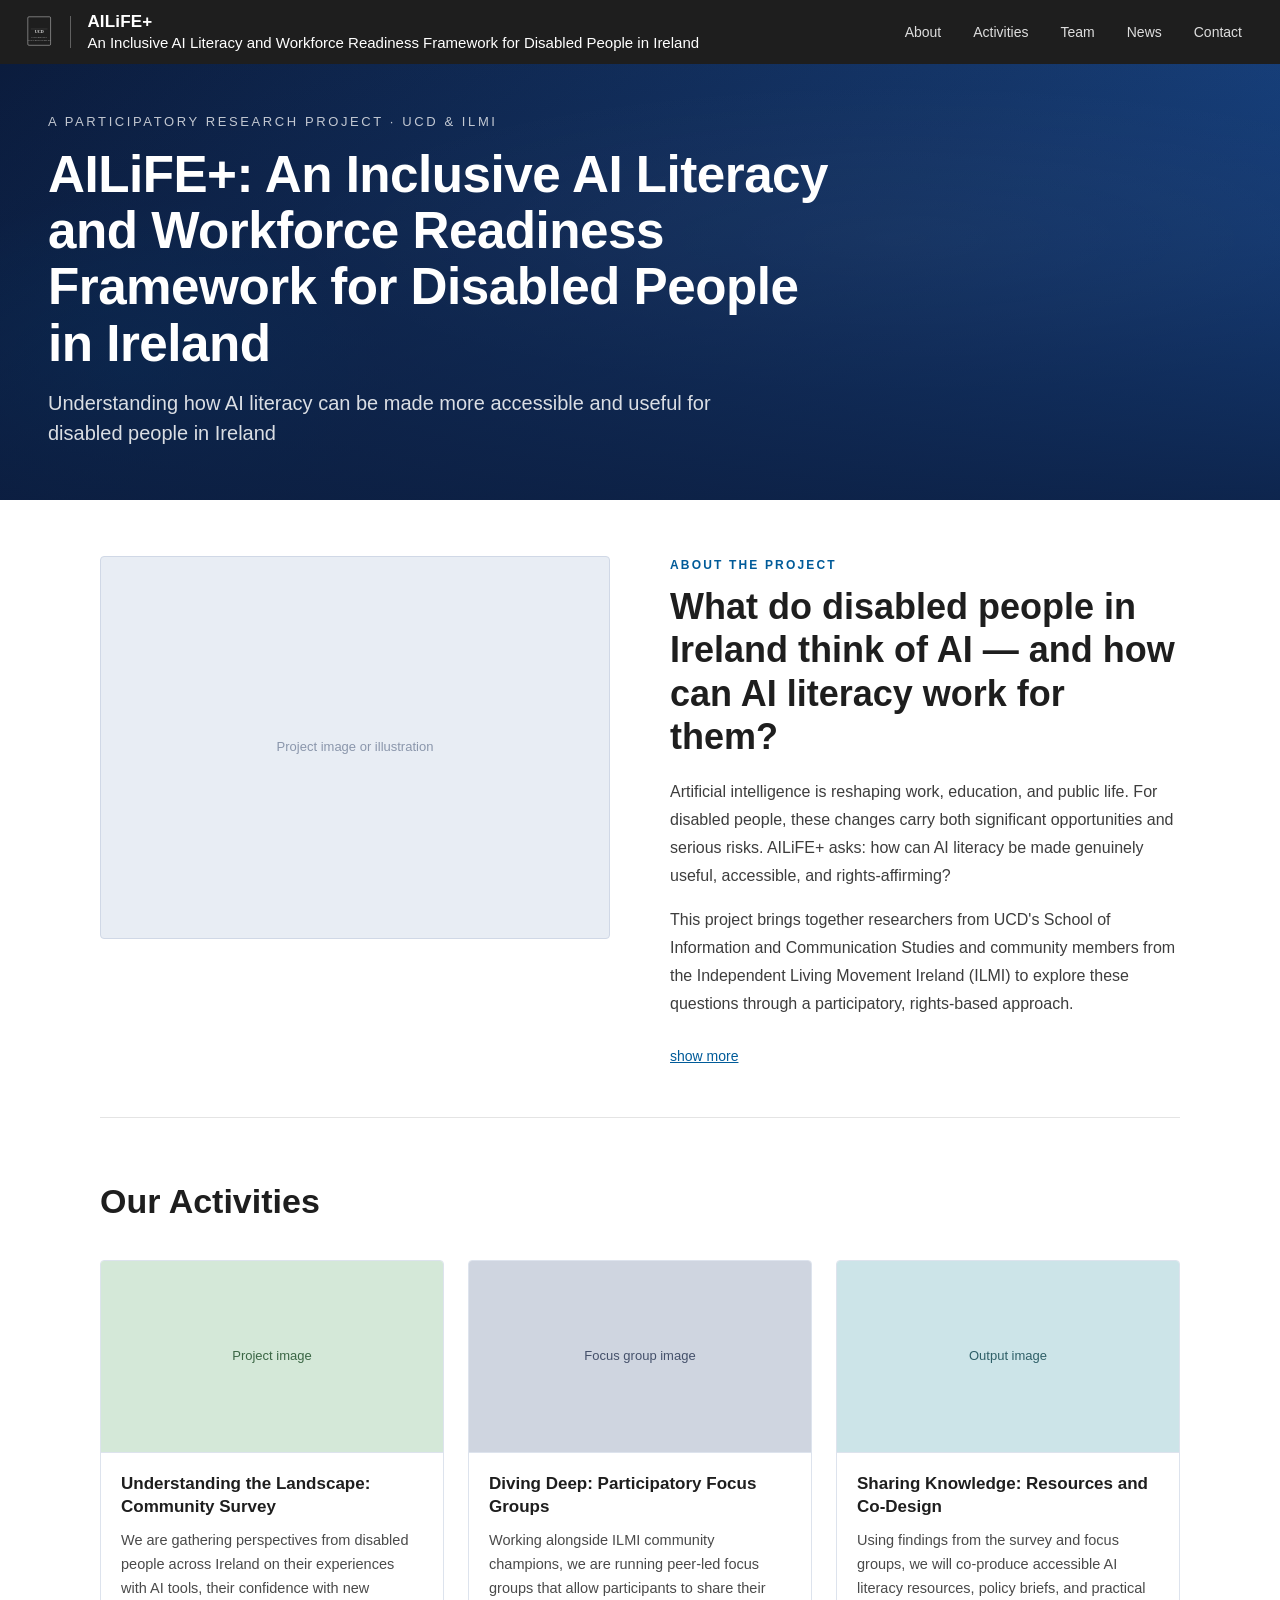
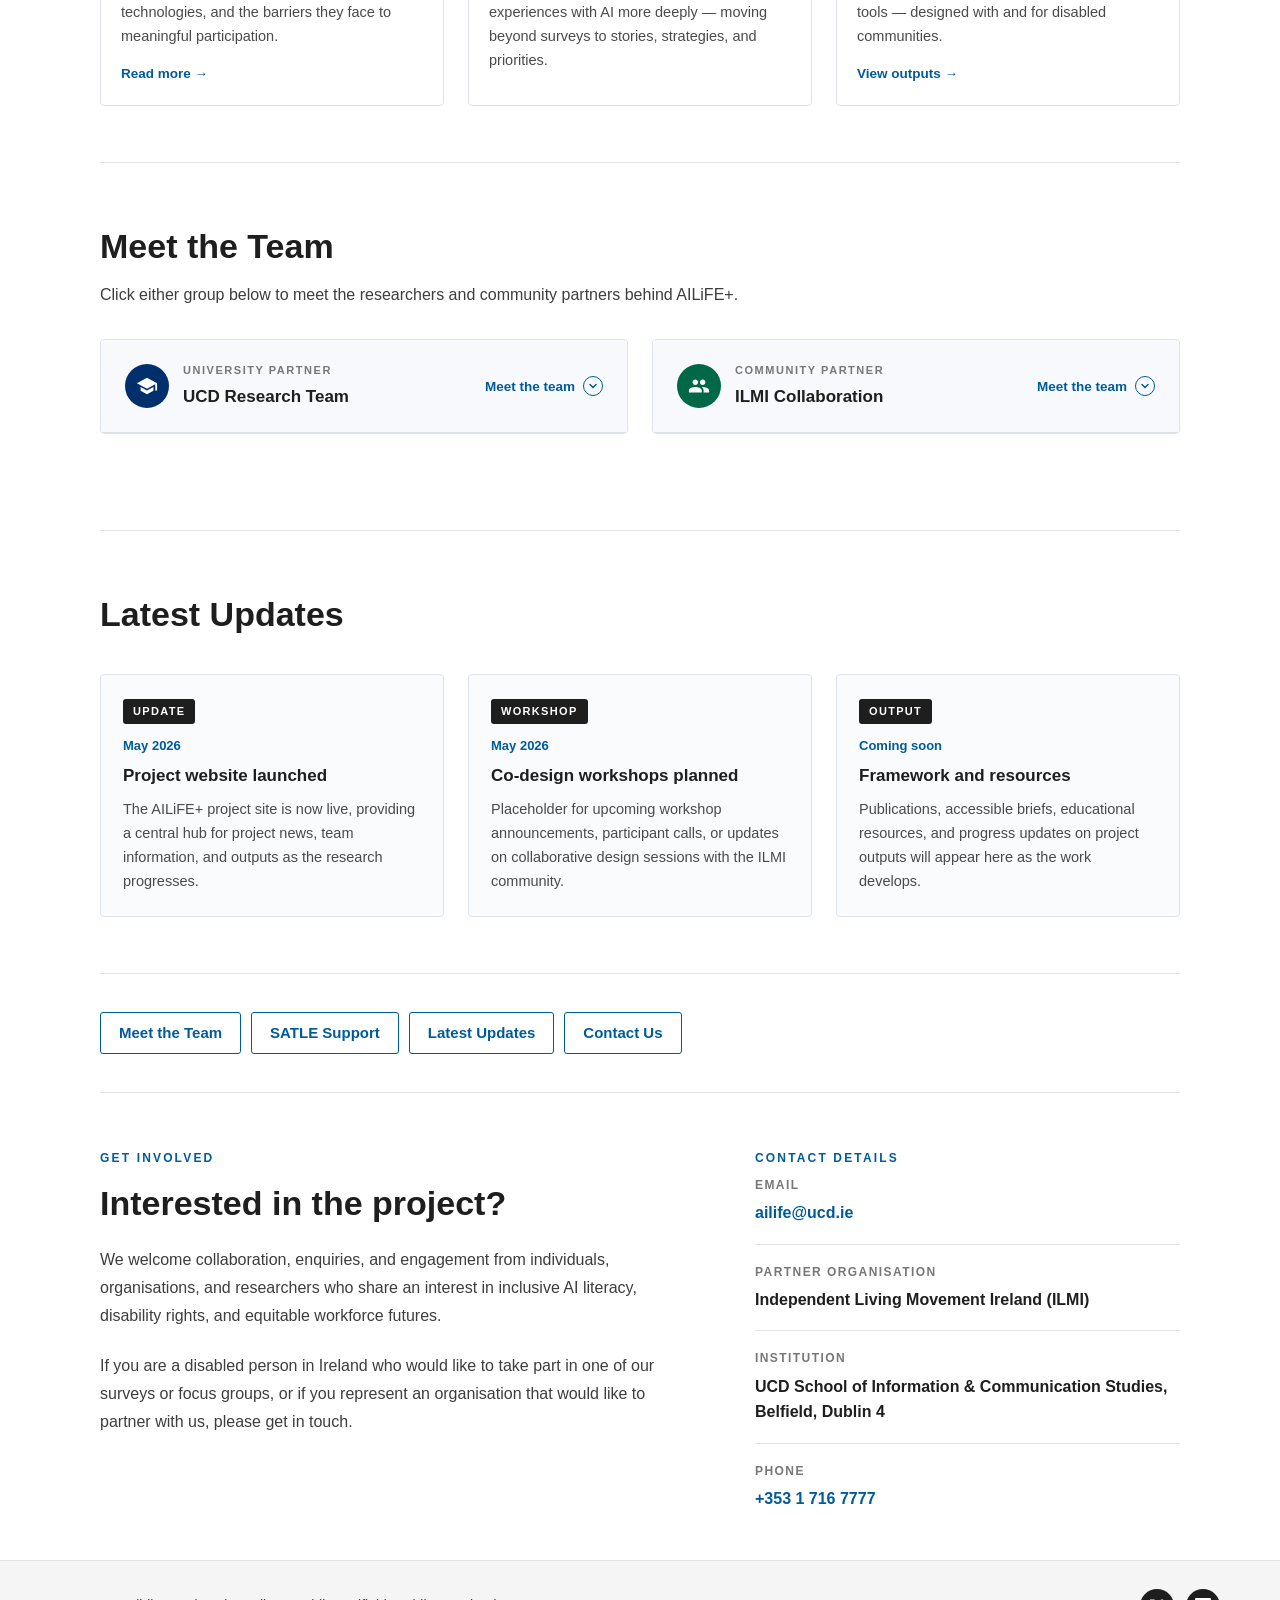
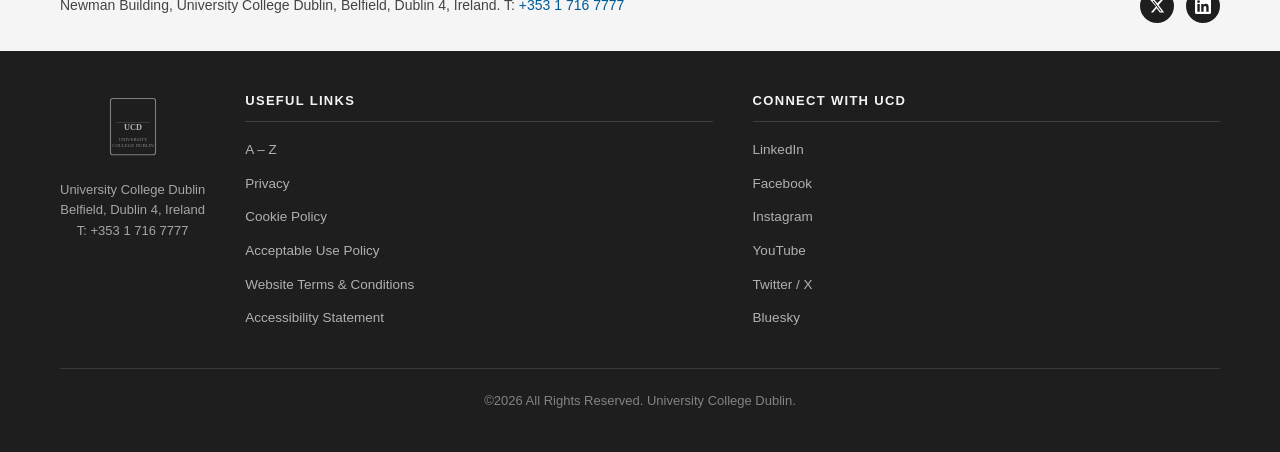
==== commit ea1632e1: "updated html and css files" ====
--- a/ailifeplus/index.html
+++ b/ailifeplus/index.html
@@ -4,648 +4,7 @@
   <meta charset="UTF-8" />
   <meta name="viewport" content="width=device-width, initial-scale=1.0" />
   <title>AILiFE+: An Inclusive AI Literacy and Workforce Readiness Framework for Disabled People in Ireland</title>
-  <style>
-    *, *::before, *::after { box-sizing: border-box; margin: 0; padding: 0; }
-    html { scroll-behavior: smooth; }
-
-    body {
-      font-family: Arial, Helvetica, sans-serif;
-      font-size: 16px;
-      line-height: 1.6;
-      color: #1e1e1e;
-      background: #fff;
-    }
-
-    a { color: #005b99; text-decoration: none; }
-    a:hover { text-decoration: underline; }
-    img { display: block; max-width: 100%; }
-
-    /* ── TOP BAR ─────────────────────────────────────────── */
-    .topbar {
-      background: #1e1e1e;
-      color: #fff;
-      padding: 0 24px;
-      display: flex;
-      align-items: center;
-      justify-content: space-between;
-      height: 64px;
-      position: sticky;
-      top: 0;
-      z-index: 100;
-    }
-    .topbar-left {
-      display: flex;
-      align-items: center;
-      gap: 16px;
-    }
-    .ucd-crest {
-      height: 38px;
-      width: auto;
-      flex-shrink: 0;
-    }
-    .topbar-divider {
-      width: 1px;
-      height: 32px;
-      background: rgba(255,255,255,.3);
-    }
-    .site-name {
-      font-size: 15px;
-      color: #fff;
-      font-weight: 400;
-      line-height: 1.3;
-    }
-    .site-name strong {
-      display: block;
-      font-size: 17px;
-      font-weight: 700;
-      letter-spacing: .01em;
-    }
-    .topbar-nav {
-      display: flex;
-      gap: 4px;
-      align-items: center;
-    }
-    .topbar-nav a {
-      color: rgba(255,255,255,.85);
-      font-size: 14px;
-      padding: 8px 14px;
-      border-radius: 4px;
-      transition: background .15s;
-      text-decoration: none;
-    }
-    .topbar-nav a:hover { background: rgba(255,255,255,.12); color: #fff; }
-
-    /* ── HERO ─────────────────────────────────────────────── */
-    .hero {
-      position: relative;
-      background: #0b1c3d;
-      min-height: 380px;
-      display: flex;
-      align-items: flex-end;
-      overflow: hidden;
-    }
-    .hero-img-placeholder {
-      position: absolute;
-      inset: 0;
-      background: linear-gradient(135deg, #0b1c3d 0%, #163a70 60%, #1a4f99 100%);
-    }
-    /* Subtle texture overlay */
-    .hero-img-placeholder::after {
-      content: '';
-      position: absolute;
-      inset: 0;
-      background-image:
-        radial-gradient(ellipse 80% 60% at 70% 40%, rgba(255,255,255,.04) 0%, transparent 60%),
-        radial-gradient(ellipse 40% 80% at 10% 70%, rgba(0,91,153,.2) 0%, transparent 50%);
-    }
-    .hero-overlay {
-      position: absolute;
-      inset: 0;
-      background: linear-gradient(to top, rgba(11,28,61,.82) 0%, rgba(11,28,61,.35) 60%, rgba(11,28,61,.1) 100%);
-    }
-    .hero-content {
-      position: relative;
-      z-index: 2;
-      padding: 48px 48px 52px;
-      max-width: 900px;
-    }
-    .hero-eyebrow {
-      font-size: 13px;
-      letter-spacing: .2em;
-      text-transform: uppercase;
-      color: rgba(255,255,255,.75);
-      margin-bottom: 14px;
-      font-weight: 400;
-    }
-    .hero h1 {
-      font-size: clamp(30px, 4vw, 52px);
-      font-weight: 700;
-      color: #fff;
-      line-height: 1.1;
-      margin-bottom: 16px;
-      letter-spacing: -.01em;
-    }
-    .hero-sub {
-      font-size: 20px;
-      color: rgba(255,255,255,.85);
-      font-weight: 400;
-      max-width: 680px;
-      line-height: 1.5;
-    }
-
-    /* ── BODY WRAP ───────────────────────────────────────── */
-    .body-wrap {
-      max-width: 1160px;
-      margin: 0 auto;
-      padding: 0 40px;
-    }
-
-    /* ── ABOUT ───────────────────────────────────────────── */
-    .about-section {
-      padding: 56px 0 48px;
-      border-bottom: 1px solid #e4e4e4;
-    }
-    .about-grid {
-      display: grid;
-      grid-template-columns: 1fr 1fr;
-      gap: 60px;
-      align-items: start;
-    }
-    .about-img-placeholder {
-      background: #e8edf4;
-      border: 1px solid #d0d8e6;
-      aspect-ratio: 4/3;
-      border-radius: 4px;
-      display: flex;
-      align-items: center;
-      justify-content: center;
-      color: #8a96ab;
-      font-size: 13px;
-      text-align: center;
-      padding: 20px;
-    }
-    .section-label {
-      font-size: 12px;
-      letter-spacing: .18em;
-      text-transform: uppercase;
-      color: #005b99;
-      font-weight: 700;
-      margin-bottom: 10px;
-    }
-    .about-section h2 {
-      font-size: clamp(24px, 3vw, 36px);
-      color: #1e1e1e;
-      font-weight: 700;
-      line-height: 1.2;
-      margin-bottom: 20px;
-    }
-    .about-section p {
-      font-size: 16px;
-      color: #3d3d3d;
-      line-height: 1.75;
-      margin-bottom: 16px;
-    }
-    .about-section p:last-child { margin-bottom: 0; }
-
-    .show-more-btn {
-      display: inline-block;
-      margin-top: 14px;
-      font-size: 14px;
-      color: #005b99;
-      cursor: pointer;
-      background: none;
-      border: none;
-      padding: 0;
-      font-family: inherit;
-      text-decoration: underline;
-    }
-    .extra-text { display: none; }
-    .extra-text.open { display: block; }
-
-    /* ── ACTIVITIES ──────────────────────────────────────── */
-    .activities-section {
-      padding: 56px 0;
-      border-bottom: 1px solid #e4e4e4;
-    }
-    .activities-section > h2 {
-      font-size: clamp(24px, 3vw, 34px);
-      font-weight: 700;
-      color: #1e1e1e;
-      margin-bottom: 32px;
-    }
-    .activities-grid {
-      display: grid;
-      grid-template-columns: repeat(3, 1fr);
-      gap: 24px;
-    }
-    .activity-card {
-      border: 1px solid #dde3ed;
-      border-radius: 4px;
-      overflow: hidden;
-      transition: box-shadow .2s;
-      text-decoration: none;
-      color: inherit;
-      display: block;
-    }
-    .activity-card:hover {
-      box-shadow: 0 4px 20px rgba(0,0,0,.12);
-      text-decoration: none;
-    }
-    .activity-img {
-      background: #d6dde8;
-      aspect-ratio: 16/9;
-      display: flex;
-      align-items: center;
-      justify-content: center;
-      color: #7a8599;
-      font-size: 13px;
-      text-align: center;
-      padding: 16px;
-      border-bottom: 1px solid #dde3ed;
-    }
-    .activity-img.green { background: #d4e8d8; color: #3a6644; }
-    .activity-img.slate { background: #cfd5e0; color: #44506a; }
-    .activity-img.teal  { background: #cce4e8; color: #2e5f67; }
-    .activity-body {
-      padding: 20px;
-    }
-    .activity-body h3 {
-      font-size: 17px;
-      font-weight: 700;
-      color: #1e1e1e;
-      margin-bottom: 10px;
-      line-height: 1.35;
-    }
-    .activity-body p {
-      font-size: 14.5px;
-      color: #4a4a4a;
-      line-height: 1.65;
-    }
-    .activity-link {
-      display: inline-block;
-      margin-top: 14px;
-      font-size: 13.5px;
-      color: #005b99;
-      font-weight: 600;
-    }
-
-    /* ── TEAM ────────────────────────────────────────────── */
-    .team-section {
-      padding: 56px 0;
-      border-bottom: 1px solid #e4e4e4;
-    }
-    .team-section > h2 {
-      font-size: clamp(24px, 3vw, 34px);
-      font-weight: 700;
-      color: #1e1e1e;
-      margin-bottom: 8px;
-    }
-    .team-section > p {
-      font-size: 16px;
-      color: #3d3d3d;
-      margin-bottom: 32px;
-    }
-
-
-    /* ── TEAM GROUPS ─────────────────────────────────────── */
-    .team-groups {
-      display: grid;
-      grid-template-columns: 1fr 1fr;
-      gap: 24px;
-      margin-bottom: 40px;
-    }
-    .group-card {
-      border: 1px solid #dde3ed;
-      border-radius: 4px;
-      overflow: hidden;
-    }
-    .group-header {
-      display: flex;
-      align-items: center;
-      justify-content: space-between;
-      padding: 22px 24px;
-      cursor: pointer;
-      background: #f7f9fc;
-      border-bottom: 1px solid #dde3ed;
-      user-select: none;
-      transition: background .15s;
-      gap: 16px;
-    }
-    .group-header:hover { background: #edf2fb; }
-    .group-header-left { display: flex; align-items: center; gap: 14px; }
-    .group-icon {
-      width: 44px; height: 44px;
-      border-radius: 50%;
-      display: flex; align-items: center; justify-content: center;
-      flex-shrink: 0;
-    }
-    .group-icon.ucd { background: #002f6c; }
-    .group-icon.ilmi { background: #006747; }
-    .group-icon svg { width: 22px; height: 22px; fill: #fff; }
-    .group-title-block {}
-    .group-org-label {
-      font-size: 11px;
-      letter-spacing: .14em;
-      text-transform: uppercase;
-      color: #777;
-      font-weight: 700;
-      margin-bottom: 3px;
-    }
-    .group-title {
-      font-size: 17px;
-      font-weight: 700;
-      color: #1e1e1e;
-    }
-    .group-toggle {
-      display: flex;
-      align-items: center;
-      gap: 8px;
-      font-size: 13.5px;
-      color: #005b99;
-      font-weight: 600;
-      white-space: nowrap;
-      flex-shrink: 0;
-    }
-    .toggle-arrow {
-      width: 20px; height: 20px;
-      border: 1.5px solid #005b99;
-      border-radius: 50%;
-      display: flex; align-items: center; justify-content: center;
-      transition: transform .25s, background .15s;
-    }
-    .toggle-arrow svg { width: 10px; height: 10px; fill: #005b99; transition: transform .25s; }
-    .group-card.open .toggle-arrow { background: #005b99; }
-    .group-card.open .toggle-arrow svg { fill: #fff; transform: rotate(180deg); }
-
-    .group-members {
-      display: none;
-      padding: 24px;
-      background: #fff;
-    }
-    .group-card.open .group-members { display: block; }
-
-    .members-grid {
-      display: grid;
-      grid-template-columns: repeat(auto-fill, minmax(200px, 1fr));
-      gap: 18px;
-    }
-    .member-card {
-      border: 1px solid #e4eaf5;
-      border-radius: 4px;
-      overflow: hidden;
-      transition: box-shadow .2s;
-    }
-    .member-card:hover { box-shadow: 0 3px 14px rgba(0,0,0,.1); }
-    .member-photo {
-      background: #dde3ee;
-      aspect-ratio: 1;
-      display: flex;
-      align-items: center;
-      justify-content: center;
-    }
-    .member-photo.ilmi-bg { background: #d2e8df; }
-    .member-photo svg { width: 38px; height: 38px; fill: #9aa4b8; }
-    .member-photo.ilmi-bg svg { fill: #4a8a6e; }
-    .member-info {
-      padding: 14px 16px;
-      border-top: 1px solid #e4eaf5;
-    }
-    .member-role {
-      font-size: 11px;
-      letter-spacing: .1em;
-      text-transform: uppercase;
-      color: #005b99;
-      font-weight: 700;
-      margin-bottom: 4px;
-    }
-    .member-info.ilmi-theme .member-role { color: #006747; }
-    .member-name {
-      font-size: 15px;
-      font-weight: 700;
-      color: #1e1e1e;
-      margin-bottom: 6px;
-      line-height: 1.3;
-    }
-    .member-desc {
-      font-size: 13px;
-      color: #4a4a4a;
-      line-height: 1.55;
-    }
-    .member-link {
-      display: inline-block;
-      margin-top: 8px;
-      font-size: 12.5px;
-      color: #005b99;
-    }
-
-    /* ── NEWS ────────────────────────────────────────────── */
-    .news-section {
-      padding: 56px 0;
-      border-bottom: 1px solid #e4e4e4;
-    }
-    .news-section > h2 {
-      font-size: clamp(24px, 3vw, 34px);
-      font-weight: 700;
-      color: #1e1e1e;
-      margin-bottom: 32px;
-    }
-    .news-grid {
-      display: grid;
-      grid-template-columns: repeat(3, 1fr);
-      gap: 24px;
-    }
-    .news-card {
-      border: 1px solid #dde3ed;
-      border-radius: 4px;
-      padding: 22px;
-      background: #fafbfd;
-    }
-    .news-tag {
-      display: inline-block;
-      font-size: 11px;
-      letter-spacing: .12em;
-      text-transform: uppercase;
-      font-weight: 700;
-      color: #fff;
-      background: #1e1e1e;
-      padding: 4px 10px;
-      border-radius: 3px;
-      margin-bottom: 12px;
-    }
-    .news-date {
-      font-size: 13px;
-      color: #005b99;
-      font-weight: 600;
-      margin-bottom: 8px;
-    }
-    .news-card h3 {
-      font-size: 17px;
-      font-weight: 700;
-      color: #1e1e1e;
-      margin-bottom: 10px;
-      line-height: 1.35;
-    }
-    .news-card p {
-      font-size: 14.5px;
-      color: #4a4a4a;
-      line-height: 1.65;
-    }
-
-    /* ── QUICK LINKS ─────────────────────────────────────── */
-    .links-section {
-      padding: 38px 0;
-      border-bottom: 1px solid #e4e4e4;
-      display: flex;
-      align-items: center;
-      flex-wrap: wrap;
-      gap: 10px 0;
-    }
-    .links-section a {
-      display: inline-flex;
-      align-items: center;
-      gap: 6px;
-      font-size: 15px;
-      color: #005b99;
-      font-weight: 600;
-      padding: 8px 18px;
-      border: 1.5px solid #005b99;
-      border-radius: 3px;
-      margin-right: 14px;
-      transition: background .15s, color .15s;
-      text-decoration: none;
-    }
-    .links-section a:hover {
-      background: #005b99;
-      color: #fff;
-      text-decoration: none;
-    }
-
-    /* ── GET INVOLVED ────────────────────────────────────── */
-    .contact-section {
-      padding: 56px 0 48px;
-      display: grid;
-      grid-template-columns: 1.4fr 1fr;
-      gap: 60px;
-      align-items: start;
-    }
-    .contact-section h2 {
-      font-size: clamp(24px, 3vw, 34px);
-      font-weight: 700;
-      color: #1e1e1e;
-      margin-bottom: 16px;
-    }
-    .contact-section p {
-      font-size: 16px;
-      color: #3d3d3d;
-      line-height: 1.75;
-      margin-bottom: 22px;
-    }
-    .contact-section .section-label { margin-bottom: 8px; }
-    .contact-detail {
-      margin-bottom: 18px;
-      padding-bottom: 18px;
-      border-bottom: 1px solid #e4e4e4;
-    }
-    .contact-detail:last-child { border-bottom: none; margin-bottom: 0; padding-bottom: 0; }
-    .contact-detail-label {
-      font-size: 12px;
-      letter-spacing: .12em;
-      text-transform: uppercase;
-      color: #777;
-      font-weight: 700;
-      margin-bottom: 5px;
-    }
-    .contact-detail-value {
-      font-size: 16px;
-      color: #1e1e1e;
-      font-weight: 600;
-    }
-    .contact-detail-value a { color: #005b99; }
-
-    /* ── FOOTER ──────────────────────────────────────────── */
-    .footer-contact {
-      background: #f5f5f5;
-      border-top: 1px solid #e0e0e0;
-      padding: 28px 40px;
-      max-width: 100%;
-    }
-    .footer-contact-inner {
-      max-width: 1160px;
-      margin: 0 auto;
-      display: flex;
-      align-items: center;
-      justify-content: space-between;
-      flex-wrap: wrap;
-      gap: 16px;
-    }
-    .footer-contact p {
-      font-size: 14px;
-      color: #444;
-    }
-    .footer-social {
-      display: flex;
-      gap: 12px;
-    }
-    .footer-social a {
-      width: 34px; height: 34px;
-      background: #1e1e1e;
-      border-radius: 50%;
-      display: flex; align-items: center; justify-content: center;
-    }
-    .footer-social a svg { width: 16px; height: 16px; fill: #fff; }
-
-    footer {
-      background: #1e1e1e;
-      color: rgba(255,255,255,.75);
-      padding: 40px;
-    }
-    .footer-inner {
-      max-width: 1160px;
-      margin: 0 auto;
-      display: grid;
-      grid-template-columns: auto 1fr 1fr;
-      gap: 40px;
-      align-items: start;
-    }
-    .footer-brand {
-      display: flex;
-      flex-direction: column;
-      align-items: center;
-      gap: 14px;
-    }
-    .footer-crest {
-      width: 60px;
-      opacity: .85;
-    }
-    .footer-brand p {
-      font-size: 13px;
-      text-align: center;
-      color: rgba(255,255,255,.6);
-      line-height: 1.6;
-    }
-    .footer-col h5 {
-      font-size: 13px;
-      letter-spacing: .1em;
-      text-transform: uppercase;
-      color: rgba(255,255,255,.95);
-      font-weight: 700;
-      margin-bottom: 14px;
-      padding-bottom: 10px;
-      border-bottom: 1px solid rgba(255,255,255,.15);
-    }
-    .footer-col ul { list-style: none; }
-    .footer-col ul li { margin-bottom: 8px; }
-    .footer-col ul li a {
-      font-size: 13.5px;
-      color: rgba(255,255,255,.65);
-      transition: color .15s;
-      text-decoration: none;
-    }
-    .footer-col ul li a:hover { color: #fff; }
-    .footer-bottom {
-      max-width: 1160px;
-      margin: 30px auto 0;
-      padding-top: 22px;
-      border-top: 1px solid rgba(255,255,255,.12);
-      font-size: 13px;
-      color: rgba(255,255,255,.45);
-      text-align: center;
-    }
-
-    /* ── RESPONSIVE ──────────────────────────────────────── */
-    @media (max-width: 900px) {
-      .about-grid, .contact-section, .footer-inner { grid-template-columns: 1fr; gap: 32px; }
-      .activities-grid, .team-grid, .news-grid { grid-template-columns: 1fr 1fr; }
-      .body-wrap { padding: 0 24px; }
-      .hero-content { padding: 36px 24px 40px; }
-    }
-    @media (max-width: 600px) {
-      .activities-grid, .team-grid, .news-grid { grid-template-columns: 1fr; }
-      .topbar-nav { display: none; }
-      footer { padding: 32px 24px; }
-      .footer-contact { padding: 24px; }
-    }
-  </style>
+  <link rel="stylesheet" href="css/style.css" />
 </head>
 <body>
 
--- a/ailifeplus/css/style.css
+++ b/ailifeplus/css/style.css
@@ -0,0 +1,935 @@
+/* =============================================================
+   AILiFE+ — Main Stylesheet
+   Project: AILiFE+: An Inclusive AI Literacy and Workforce
+            Readiness Framework for Disabled People in Ireland
+   Structure:
+     1.  Reset & Base
+     2.  Top Bar
+     3.  Hero
+     4.  Body Wrapper
+     5.  About Section
+     6.  Activities Section
+     7.  Team Section
+     8.  Team Groups & Member Cards
+     9.  News Section
+     10. Quick Links
+     11. Contact Section
+     12. Footer
+     13. Responsive
+   ============================================================= */
+
+
+/* ── 1. RESET & BASE ─────────────────────────────────────────── */
+
+*, *::before, *::after {
+  box-sizing: border-box;
+  margin: 0;
+  padding: 0;
+}
+
+html {
+  scroll-behavior: smooth;
+}
+
+body {
+  font-family: Arial, Helvetica, sans-serif;
+  font-size: 16px;
+  line-height: 1.6;
+  color: #1e1e1e;
+  background: #fff;
+}
+
+a {
+  color: #005b99;
+  text-decoration: none;
+}
+
+a:hover {
+  text-decoration: underline;
+}
+
+img {
+  display: block;
+  max-width: 100%;
+}
+
+
+/* ── 2. TOP BAR ──────────────────────────────────────────────── */
+
+.topbar {
+  background: #1e1e1e;
+  color: #fff;
+  padding: 0 24px;
+  display: flex;
+  align-items: center;
+  justify-content: space-between;
+  height: 64px;
+  position: sticky;
+  top: 0;
+  z-index: 100;
+}
+
+.topbar-left {
+  display: flex;
+  align-items: center;
+  gap: 16px;
+}
+
+.ucd-crest {
+  height: 38px;
+  width: auto;
+  flex-shrink: 0;
+}
+
+.topbar-divider {
+  width: 1px;
+  height: 32px;
+  background: rgba(255, 255, 255, 0.3);
+}
+
+.site-name {
+  font-size: 15px;
+  color: #fff;
+  font-weight: 400;
+  line-height: 1.3;
+}
+
+.site-name strong {
+  display: block;
+  font-size: 17px;
+  font-weight: 700;
+  letter-spacing: 0.01em;
+}
+
+.topbar-nav {
+  display: flex;
+  gap: 4px;
+  align-items: center;
+}
+
+.topbar-nav a {
+  color: rgba(255, 255, 255, 0.85);
+  font-size: 14px;
+  padding: 8px 14px;
+  border-radius: 4px;
+  transition: background 0.15s;
+  text-decoration: none;
+}
+
+.topbar-nav a:hover {
+  background: rgba(255, 255, 255, 0.12);
+  color: #fff;
+}
+
+
+/* ── 3. HERO ─────────────────────────────────────────────────── */
+
+.hero {
+  position: relative;
+  background: #0b1c3d;
+  min-height: 380px;
+  display: flex;
+  align-items: flex-end;
+  overflow: hidden;
+}
+
+.hero-img-placeholder {
+  position: absolute;
+  inset: 0;
+  background: linear-gradient(135deg, #0b1c3d 0%, #163a70 60%, #1a4f99 100%);
+}
+
+/* To use a real hero photo, replace .hero-img-placeholder with:
+   <img src="images/hero.jpg" alt="..." class="hero-img">
+   and add this CSS:
+   .hero-img { position: absolute; inset: 0; width: 100%; height: 100%; object-fit: cover; } */
+
+.hero-img-placeholder::after {
+  content: '';
+  position: absolute;
+  inset: 0;
+  background-image:
+    radial-gradient(ellipse 80% 60% at 70% 40%, rgba(255, 255, 255, 0.04) 0%, transparent 60%),
+    radial-gradient(ellipse 40% 80% at 10% 70%, rgba(0, 91, 153, 0.2) 0%, transparent 50%);
+}
+
+.hero-overlay {
+  position: absolute;
+  inset: 0;
+  background: linear-gradient(
+    to top,
+    rgba(11, 28, 61, 0.82) 0%,
+    rgba(11, 28, 61, 0.35) 60%,
+    rgba(11, 28, 61, 0.1) 100%
+  );
+}
+
+.hero-content {
+  position: relative;
+  z-index: 2;
+  padding: 48px 48px 52px;
+  max-width: 900px;
+}
+
+.hero-eyebrow {
+  font-size: 13px;
+  letter-spacing: 0.2em;
+  text-transform: uppercase;
+  color: rgba(255, 255, 255, 0.75);
+  margin-bottom: 14px;
+  font-weight: 400;
+}
+
+.hero h1 {
+  font-size: clamp(30px, 4vw, 52px);
+  font-weight: 700;
+  color: #fff;
+  line-height: 1.1;
+  margin-bottom: 16px;
+  letter-spacing: -0.01em;
+}
+
+.hero-sub {
+  font-size: 20px;
+  color: rgba(255, 255, 255, 0.85);
+  font-weight: 400;
+  max-width: 680px;
+  line-height: 1.5;
+}
+
+
+/* ── 4. BODY WRAPPER ─────────────────────────────────────────── */
+
+.body-wrap {
+  max-width: 1160px;
+  margin: 0 auto;
+  padding: 0 40px;
+}
+
+
+/* ── 5. ABOUT SECTION ────────────────────────────────────────── */
+
+.about-section {
+  padding: 56px 0 48px;
+  border-bottom: 1px solid #e4e4e4;
+}
+
+.about-grid {
+  display: grid;
+  grid-template-columns: 1fr 1fr;
+  gap: 60px;
+  align-items: start;
+}
+
+.about-img-placeholder {
+  background: #e8edf4;
+  border: 1px solid #d0d8e6;
+  aspect-ratio: 4 / 3;
+  border-radius: 4px;
+  display: flex;
+  align-items: center;
+  justify-content: center;
+  color: #8a96ab;
+  font-size: 13px;
+  text-align: center;
+  padding: 20px;
+}
+
+/* To use a real image: replace the placeholder div with
+   <img src="images/about-photo.jpg" alt="..." class="about-img"> */
+
+.about-img {
+  width: 100%;
+  aspect-ratio: 4 / 3;
+  object-fit: cover;
+  border-radius: 4px;
+  border: 1px solid #d0d8e6;
+}
+
+.section-label {
+  font-size: 12px;
+  letter-spacing: 0.18em;
+  text-transform: uppercase;
+  color: #005b99;
+  font-weight: 700;
+  margin-bottom: 10px;
+}
+
+.about-section h2 {
+  font-size: clamp(24px, 3vw, 36px);
+  color: #1e1e1e;
+  font-weight: 700;
+  line-height: 1.2;
+  margin-bottom: 20px;
+}
+
+.about-section p {
+  font-size: 16px;
+  color: #3d3d3d;
+  line-height: 1.75;
+  margin-bottom: 16px;
+}
+
+.about-section p:last-child {
+  margin-bottom: 0;
+}
+
+.show-more-btn {
+  display: inline-block;
+  margin-top: 14px;
+  font-size: 14px;
+  color: #005b99;
+  cursor: pointer;
+  background: none;
+  border: none;
+  padding: 0;
+  font-family: inherit;
+  text-decoration: underline;
+}
+
+.extra-text {
+  display: none;
+}
+
+.extra-text.open {
+  display: block;
+}
+
+
+/* ── 6. ACTIVITIES SECTION ───────────────────────────────────── */
+
+.activities-section {
+  padding: 56px 0;
+  border-bottom: 1px solid #e4e4e4;
+}
+
+.activities-section > h2 {
+  font-size: clamp(24px, 3vw, 34px);
+  font-weight: 700;
+  color: #1e1e1e;
+  margin-bottom: 32px;
+}
+
+.activities-grid {
+  display: grid;
+  grid-template-columns: repeat(3, 1fr);
+  gap: 24px;
+}
+
+.activity-card {
+  border: 1px solid #dde3ed;
+  border-radius: 4px;
+  overflow: hidden;
+  transition: box-shadow 0.2s;
+  text-decoration: none;
+  color: inherit;
+  display: block;
+}
+
+.activity-card:hover {
+  box-shadow: 0 4px 20px rgba(0, 0, 0, 0.12);
+  text-decoration: none;
+}
+
+.activity-img {
+  background: #d6dde8;
+  aspect-ratio: 16 / 9;
+  display: flex;
+  align-items: center;
+  justify-content: center;
+  color: #7a8599;
+  font-size: 13px;
+  text-align: center;
+  padding: 16px;
+  border-bottom: 1px solid #dde3ed;
+}
+
+/* To use real images: replace <div class="activity-img"> with
+   <img src="images/activity-survey.jpg" alt="..." class="activity-img-real"> */
+
+.activity-img-real {
+  width: 100%;
+  aspect-ratio: 16 / 9;
+  object-fit: cover;
+  display: block;
+  border-bottom: 1px solid #dde3ed;
+}
+
+.activity-img.green  { background: #d4e8d8; color: #3a6644; }
+.activity-img.slate  { background: #cfd5e0; color: #44506a; }
+.activity-img.teal   { background: #cce4e8; color: #2e5f67; }
+
+.activity-body {
+  padding: 20px;
+}
+
+.activity-body h3 {
+  font-size: 17px;
+  font-weight: 700;
+  color: #1e1e1e;
+  margin-bottom: 10px;
+  line-height: 1.35;
+}
+
+.activity-body p {
+  font-size: 14.5px;
+  color: #4a4a4a;
+  line-height: 1.65;
+}
+
+.activity-link {
+  display: inline-block;
+  margin-top: 14px;
+  font-size: 13.5px;
+  color: #005b99;
+  font-weight: 600;
+}
+
+
+/* ── 7. TEAM SECTION ─────────────────────────────────────────── */
+
+.team-section {
+  padding: 56px 0;
+  border-bottom: 1px solid #e4e4e4;
+}
+
+.team-section > h2 {
+  font-size: clamp(24px, 3vw, 34px);
+  font-weight: 700;
+  color: #1e1e1e;
+  margin-bottom: 8px;
+}
+
+.team-section > p {
+  font-size: 16px;
+  color: #3d3d3d;
+  margin-bottom: 32px;
+}
+
+
+/* ── 8. TEAM GROUPS & MEMBER CARDS ──────────────────────────── */
+
+.team-groups {
+  display: grid;
+  grid-template-columns: 1fr 1fr;
+  gap: 24px;
+  margin-bottom: 40px;
+}
+
+.group-card {
+  border: 1px solid #dde3ed;
+  border-radius: 4px;
+  overflow: hidden;
+}
+
+.group-header {
+  display: flex;
+  align-items: center;
+  justify-content: space-between;
+  padding: 22px 24px;
+  cursor: pointer;
+  background: #f7f9fc;
+  border-bottom: 1px solid #dde3ed;
+  user-select: none;
+  transition: background 0.15s;
+  gap: 16px;
+}
+
+.group-header:hover {
+  background: #edf2fb;
+}
+
+.group-header-left {
+  display: flex;
+  align-items: center;
+  gap: 14px;
+}
+
+.group-icon {
+  width: 44px;
+  height: 44px;
+  border-radius: 50%;
+  display: flex;
+  align-items: center;
+  justify-content: center;
+  flex-shrink: 0;
+}
+
+.group-icon.ucd  { background: #002f6c; }
+.group-icon.ilmi { background: #006747; }
+
+.group-icon svg {
+  width: 22px;
+  height: 22px;
+  fill: #fff;
+}
+
+.group-org-label {
+  font-size: 11px;
+  letter-spacing: 0.14em;
+  text-transform: uppercase;
+  color: #777;
+  font-weight: 700;
+  margin-bottom: 3px;
+}
+
+.group-title {
+  font-size: 17px;
+  font-weight: 700;
+  color: #1e1e1e;
+}
+
+.group-toggle {
+  display: flex;
+  align-items: center;
+  gap: 8px;
+  font-size: 13.5px;
+  color: #005b99;
+  font-weight: 600;
+  white-space: nowrap;
+  flex-shrink: 0;
+}
+
+.toggle-arrow {
+  width: 20px;
+  height: 20px;
+  border: 1.5px solid #005b99;
+  border-radius: 50%;
+  display: flex;
+  align-items: center;
+  justify-content: center;
+  transition: background 0.15s;
+}
+
+.toggle-arrow svg {
+  width: 10px;
+  height: 10px;
+  fill: #005b99;
+  transition: transform 0.25s;
+}
+
+.group-card.open .toggle-arrow {
+  background: #005b99;
+}
+
+.group-card.open .toggle-arrow svg {
+  fill: #fff;
+  transform: rotate(180deg);
+}
+
+.group-members {
+  display: none;
+  padding: 24px;
+  background: #fff;
+}
+
+.group-card.open .group-members {
+  display: block;
+}
+
+.members-grid {
+  display: grid;
+  grid-template-columns: repeat(auto-fill, minmax(200px, 1fr));
+  gap: 18px;
+}
+
+.member-card {
+  border: 1px solid #e4eaf5;
+  border-radius: 4px;
+  overflow: hidden;
+  transition: box-shadow 0.2s;
+}
+
+.member-card:hover {
+  box-shadow: 0 3px 14px rgba(0, 0, 0, 0.1);
+}
+
+.member-photo {
+  background: #dde3ee;
+  aspect-ratio: 1;
+  display: flex;
+  align-items: center;
+  justify-content: center;
+}
+
+.member-photo.ilmi-bg {
+  background: #d2e8df;
+}
+
+.member-photo svg {
+  width: 38px;
+  height: 38px;
+  fill: #9aa4b8;
+}
+
+.member-photo.ilmi-bg svg {
+  fill: #4a8a6e;
+}
+
+/* To use real team photos: replace <div class="member-photo"> with
+   <img src="images/team/name.jpg" alt="Name" class="member-photo-img"> */
+
+.member-photo-img {
+  width: 100%;
+  aspect-ratio: 1;
+  object-fit: cover;
+  display: block;
+}
+
+.member-info {
+  padding: 14px 16px;
+  border-top: 1px solid #e4eaf5;
+}
+
+.member-role {
+  font-size: 11px;
+  letter-spacing: 0.1em;
+  text-transform: uppercase;
+  color: #005b99;
+  font-weight: 700;
+  margin-bottom: 4px;
+}
+
+.member-info.ilmi-theme .member-role {
+  color: #006747;
+}
+
+.member-name {
+  font-size: 15px;
+  font-weight: 700;
+  color: #1e1e1e;
+  margin-bottom: 6px;
+  line-height: 1.3;
+}
+
+.member-desc {
+  font-size: 13px;
+  color: #4a4a4a;
+  line-height: 1.55;
+}
+
+.member-link {
+  display: inline-block;
+  margin-top: 8px;
+  font-size: 12.5px;
+  color: #005b99;
+}
+
+
+/* ── 9. NEWS SECTION ─────────────────────────────────────────── */
+
+.news-section {
+  padding: 56px 0;
+  border-bottom: 1px solid #e4e4e4;
+}
+
+.news-section > h2 {
+  font-size: clamp(24px, 3vw, 34px);
+  font-weight: 700;
+  color: #1e1e1e;
+  margin-bottom: 32px;
+}
+
+.news-grid {
+  display: grid;
+  grid-template-columns: repeat(3, 1fr);
+  gap: 24px;
+}
+
+.news-card {
+  border: 1px solid #dde3ed;
+  border-radius: 4px;
+  padding: 22px;
+  background: #fafbfd;
+}
+
+.news-tag {
+  display: inline-block;
+  font-size: 11px;
+  letter-spacing: 0.12em;
+  text-transform: uppercase;
+  font-weight: 700;
+  color: #fff;
+  background: #1e1e1e;
+  padding: 4px 10px;
+  border-radius: 3px;
+  margin-bottom: 12px;
+}
+
+.news-date {
+  font-size: 13px;
+  color: #005b99;
+  font-weight: 600;
+  margin-bottom: 8px;
+}
+
+.news-card h3 {
+  font-size: 17px;
+  font-weight: 700;
+  color: #1e1e1e;
+  margin-bottom: 10px;
+  line-height: 1.35;
+}
+
+.news-card p {
+  font-size: 14.5px;
+  color: #4a4a4a;
+  line-height: 1.65;
+}
+
+
+/* ── 10. QUICK LINKS ─────────────────────────────────────────── */
+
+.links-section {
+  padding: 38px 0;
+  border-bottom: 1px solid #e4e4e4;
+  display: flex;
+  align-items: center;
+  flex-wrap: wrap;
+  gap: 10px;
+}
+
+.links-section a {
+  display: inline-flex;
+  align-items: center;
+  gap: 6px;
+  font-size: 15px;
+  color: #005b99;
+  font-weight: 600;
+  padding: 8px 18px;
+  border: 1.5px solid #005b99;
+  border-radius: 3px;
+  transition: background 0.15s, color 0.15s;
+  text-decoration: none;
+}
+
+.links-section a:hover {
+  background: #005b99;
+  color: #fff;
+  text-decoration: none;
+}
+
+
+/* ── 11. CONTACT SECTION ─────────────────────────────────────── */
+
+.contact-section {
+  padding: 56px 0 48px;
+  display: grid;
+  grid-template-columns: 1.4fr 1fr;
+  gap: 60px;
+  align-items: start;
+}
+
+.contact-section h2 {
+  font-size: clamp(24px, 3vw, 34px);
+  font-weight: 700;
+  color: #1e1e1e;
+  margin-bottom: 16px;
+}
+
+.contact-section p {
+  font-size: 16px;
+  color: #3d3d3d;
+  line-height: 1.75;
+  margin-bottom: 22px;
+}
+
+.contact-section .section-label {
+  margin-bottom: 8px;
+}
+
+.contact-detail {
+  margin-bottom: 18px;
+  padding-bottom: 18px;
+  border-bottom: 1px solid #e4e4e4;
+}
+
+.contact-detail:last-child {
+  border-bottom: none;
+  margin-bottom: 0;
+  padding-bottom: 0;
+}
+
+.contact-detail-label {
+  font-size: 12px;
+  letter-spacing: 0.12em;
+  text-transform: uppercase;
+  color: #777;
+  font-weight: 700;
+  margin-bottom: 5px;
+}
+
+.contact-detail-value {
+  font-size: 16px;
+  color: #1e1e1e;
+  font-weight: 600;
+}
+
+.contact-detail-value a {
+  color: #005b99;
+}
+
+
+/* ── 12. FOOTER ──────────────────────────────────────────────── */
+
+.footer-contact {
+  background: #f5f5f5;
+  border-top: 1px solid #e0e0e0;
+  padding: 28px 40px;
+}
+
+.footer-contact-inner {
+  max-width: 1160px;
+  margin: 0 auto;
+  display: flex;
+  align-items: center;
+  justify-content: space-between;
+  flex-wrap: wrap;
+  gap: 16px;
+}
+
+.footer-contact p {
+  font-size: 14px;
+  color: #444;
+}
+
+.footer-social {
+  display: flex;
+  gap: 12px;
+}
+
+.footer-social a {
+  width: 34px;
+  height: 34px;
+  background: #1e1e1e;
+  border-radius: 50%;
+  display: flex;
+  align-items: center;
+  justify-content: center;
+}
+
+.footer-social a svg {
+  width: 16px;
+  height: 16px;
+  fill: #fff;
+}
+
+footer {
+  background: #1e1e1e;
+  color: rgba(255, 255, 255, 0.75);
+  padding: 40px;
+}
+
+.footer-inner {
+  max-width: 1160px;
+  margin: 0 auto;
+  display: grid;
+  grid-template-columns: auto 1fr 1fr;
+  gap: 40px;
+  align-items: start;
+}
+
+.footer-brand {
+  display: flex;
+  flex-direction: column;
+  align-items: center;
+  gap: 14px;
+}
+
+.footer-crest {
+  width: 60px;
+  opacity: 0.85;
+}
+
+.footer-brand p {
+  font-size: 13px;
+  text-align: center;
+  color: rgba(255, 255, 255, 0.6);
+  line-height: 1.6;
+}
+
+.footer-col h5 {
+  font-size: 13px;
+  letter-spacing: 0.1em;
+  text-transform: uppercase;
+  color: rgba(255, 255, 255, 0.95);
+  font-weight: 700;
+  margin-bottom: 14px;
+  padding-bottom: 10px;
+  border-bottom: 1px solid rgba(255, 255, 255, 0.15);
+}
+
+.footer-col ul {
+  list-style: none;
+}
+
+.footer-col ul li {
+  margin-bottom: 8px;
+}
+
+.footer-col ul li a {
+  font-size: 13.5px;
+  color: rgba(255, 255, 255, 0.65);
+  transition: color 0.15s;
+  text-decoration: none;
+}
+
+.footer-col ul li a:hover {
+  color: #fff;
+}
+
+.footer-bottom {
+  max-width: 1160px;
+  margin: 30px auto 0;
+  padding-top: 22px;
+  border-top: 1px solid rgba(255, 255, 255, 0.12);
+  font-size: 13px;
+  color: rgba(255, 255, 255, 0.45);
+  text-align: center;
+}
+
+
+/* ── 13. RESPONSIVE ──────────────────────────────────────────── */
+
+@media (max-width: 900px) {
+  .about-grid,
+  .contact-section,
+  .footer-inner {
+    grid-template-columns: 1fr;
+    gap: 32px;
+  }
+
+  .activities-grid,
+  .team-groups,
+  .news-grid {
+    grid-template-columns: 1fr 1fr;
+  }
+
+  .body-wrap {
+    padding: 0 24px;
+  }
+
+  .hero-content {
+    padding: 36px 24px 40px;
+  }
+}
+
+@media (max-width: 600px) {
+  .activities-grid,
+  .team-groups,
+  .news-grid {
+    grid-template-columns: 1fr;
+  }
+
+  .topbar-nav {
+    display: none;
+  }
+
+  footer {
+    padding: 32px 24px;
+  }
+
+  .footer-contact {
+    padding: 24px;
+  }
+}
